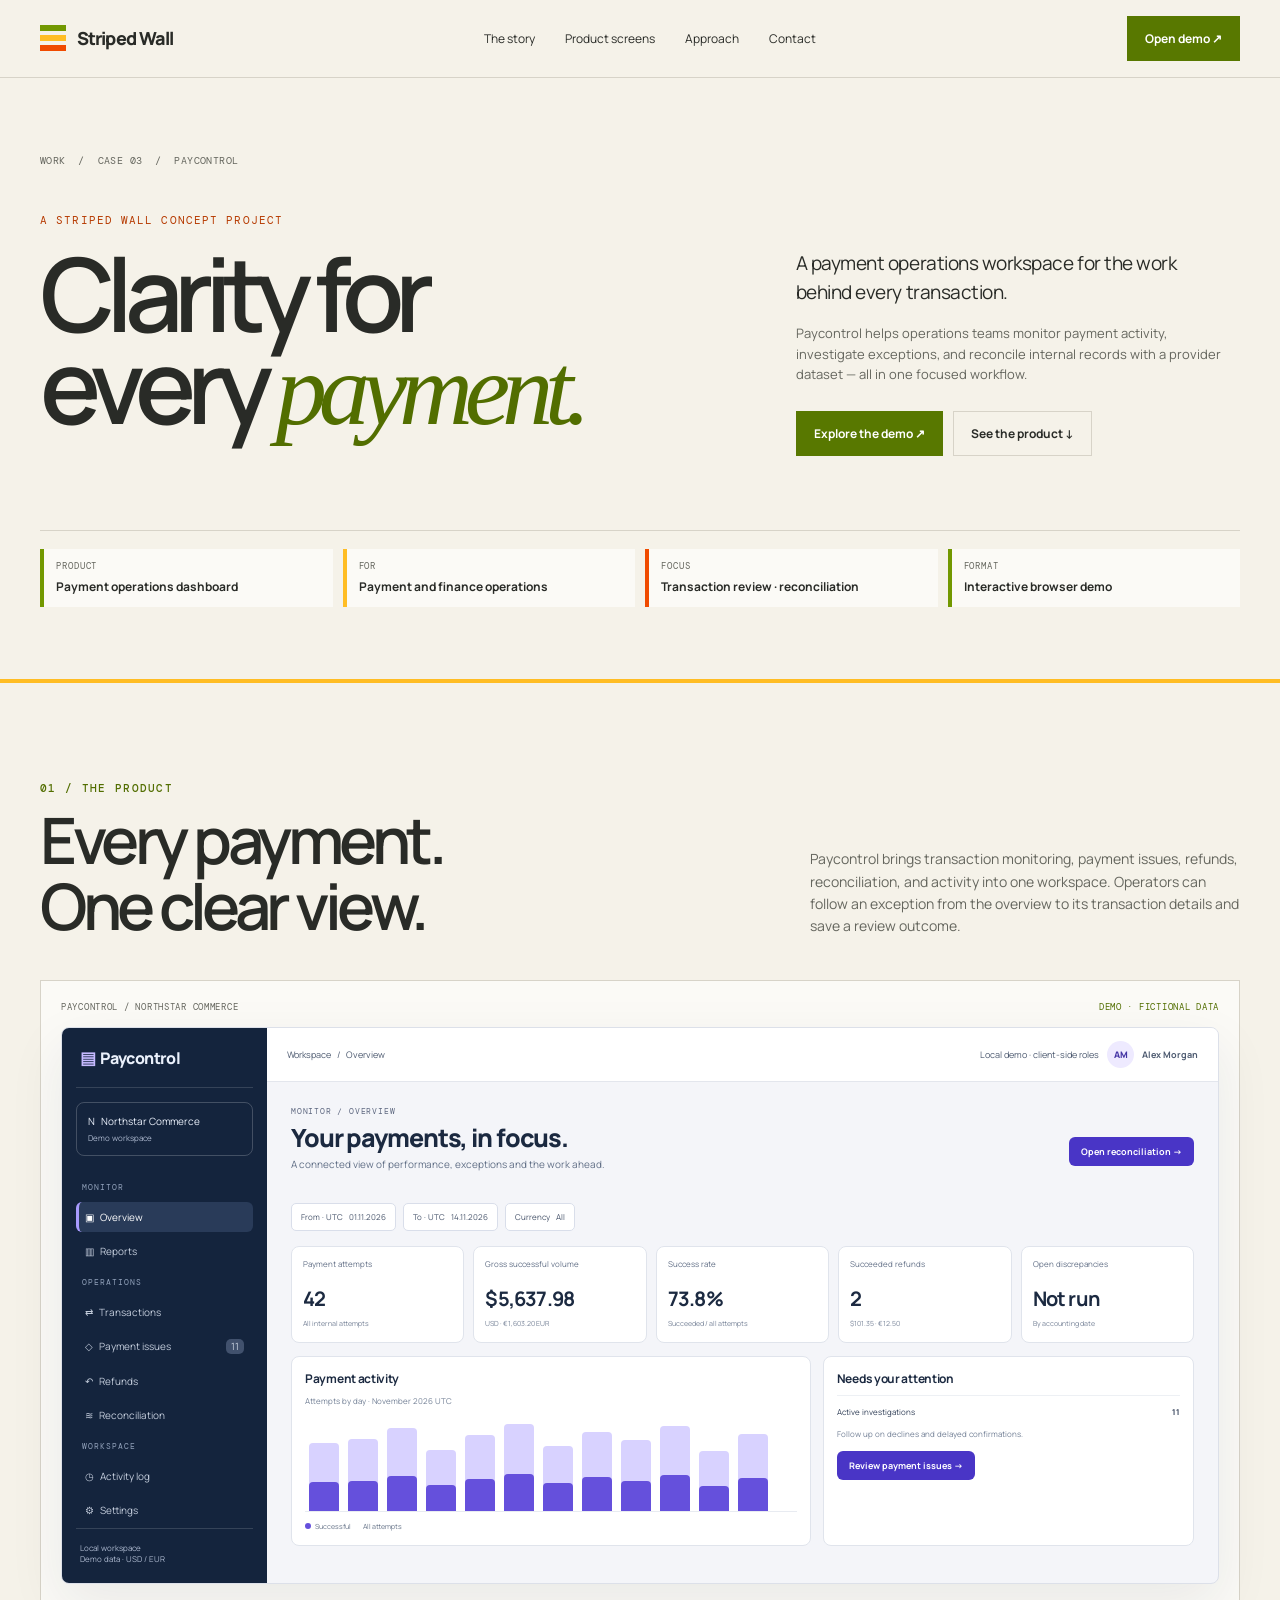
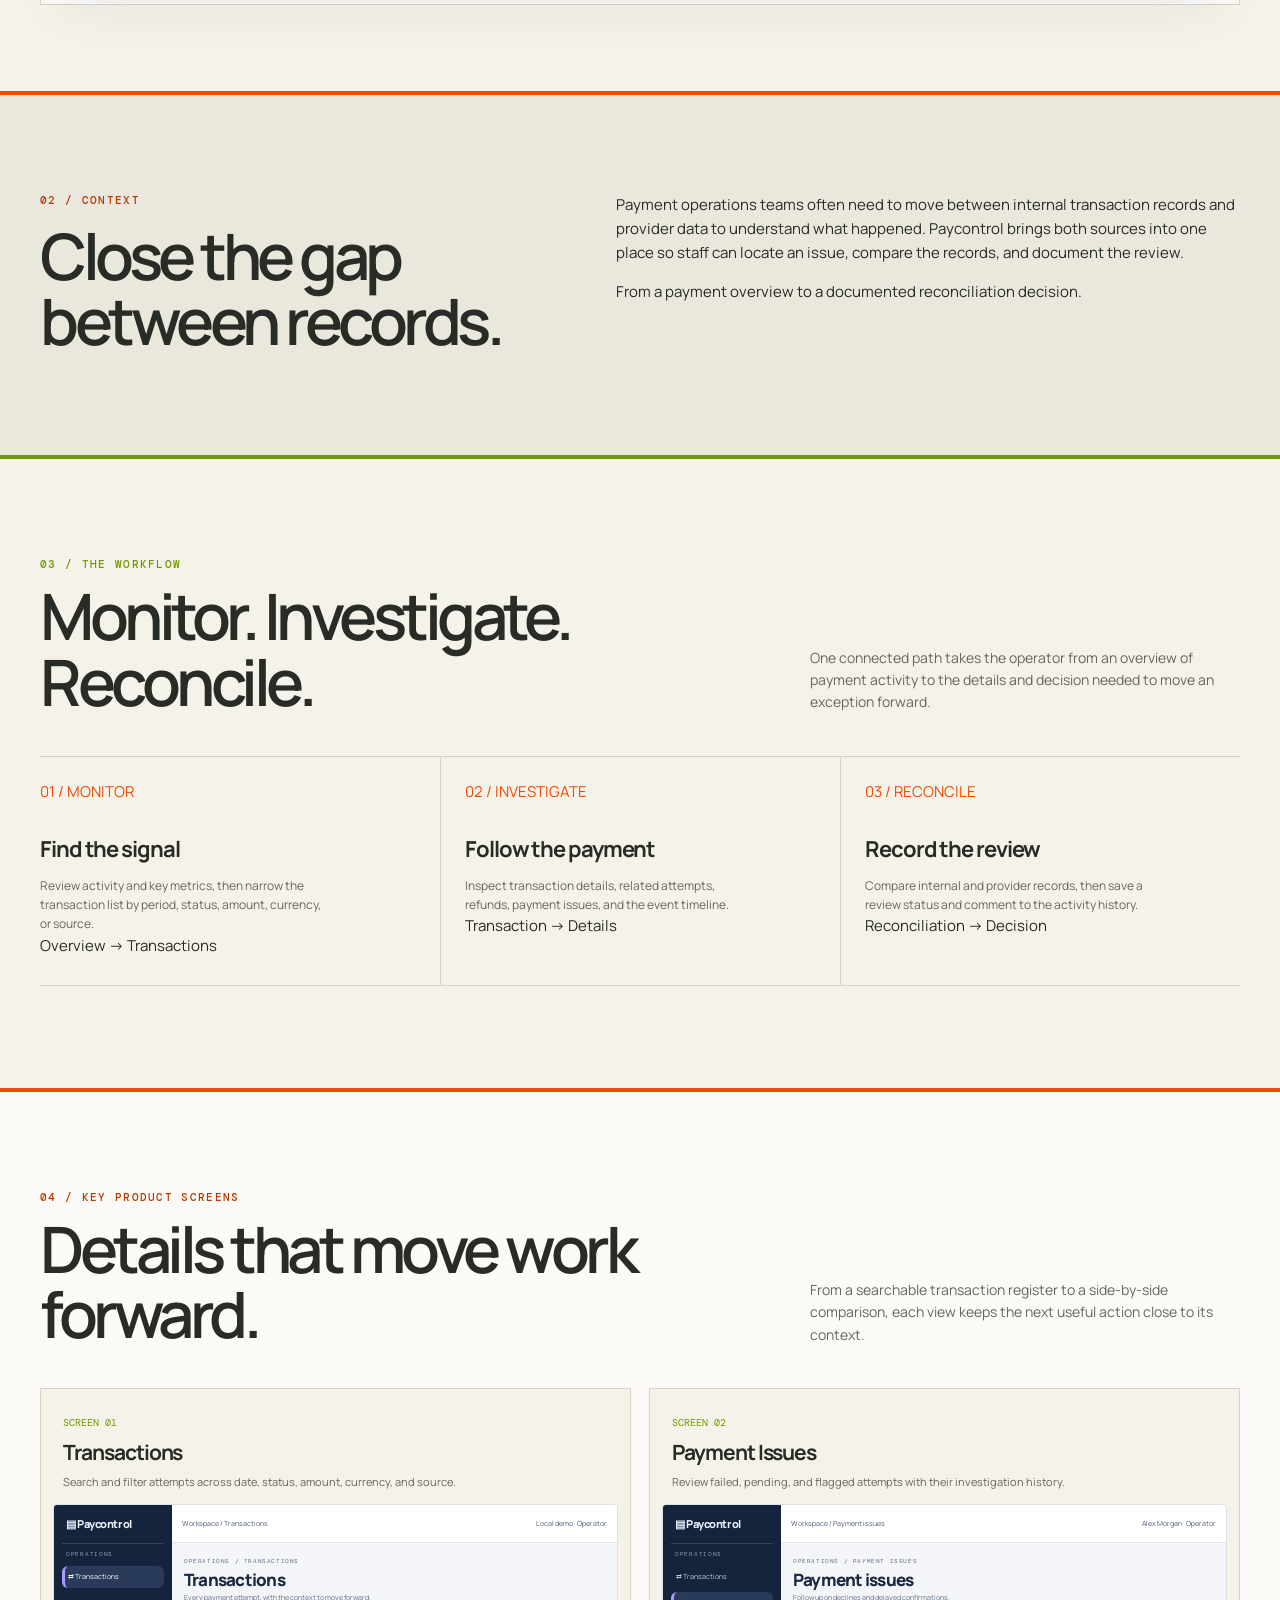
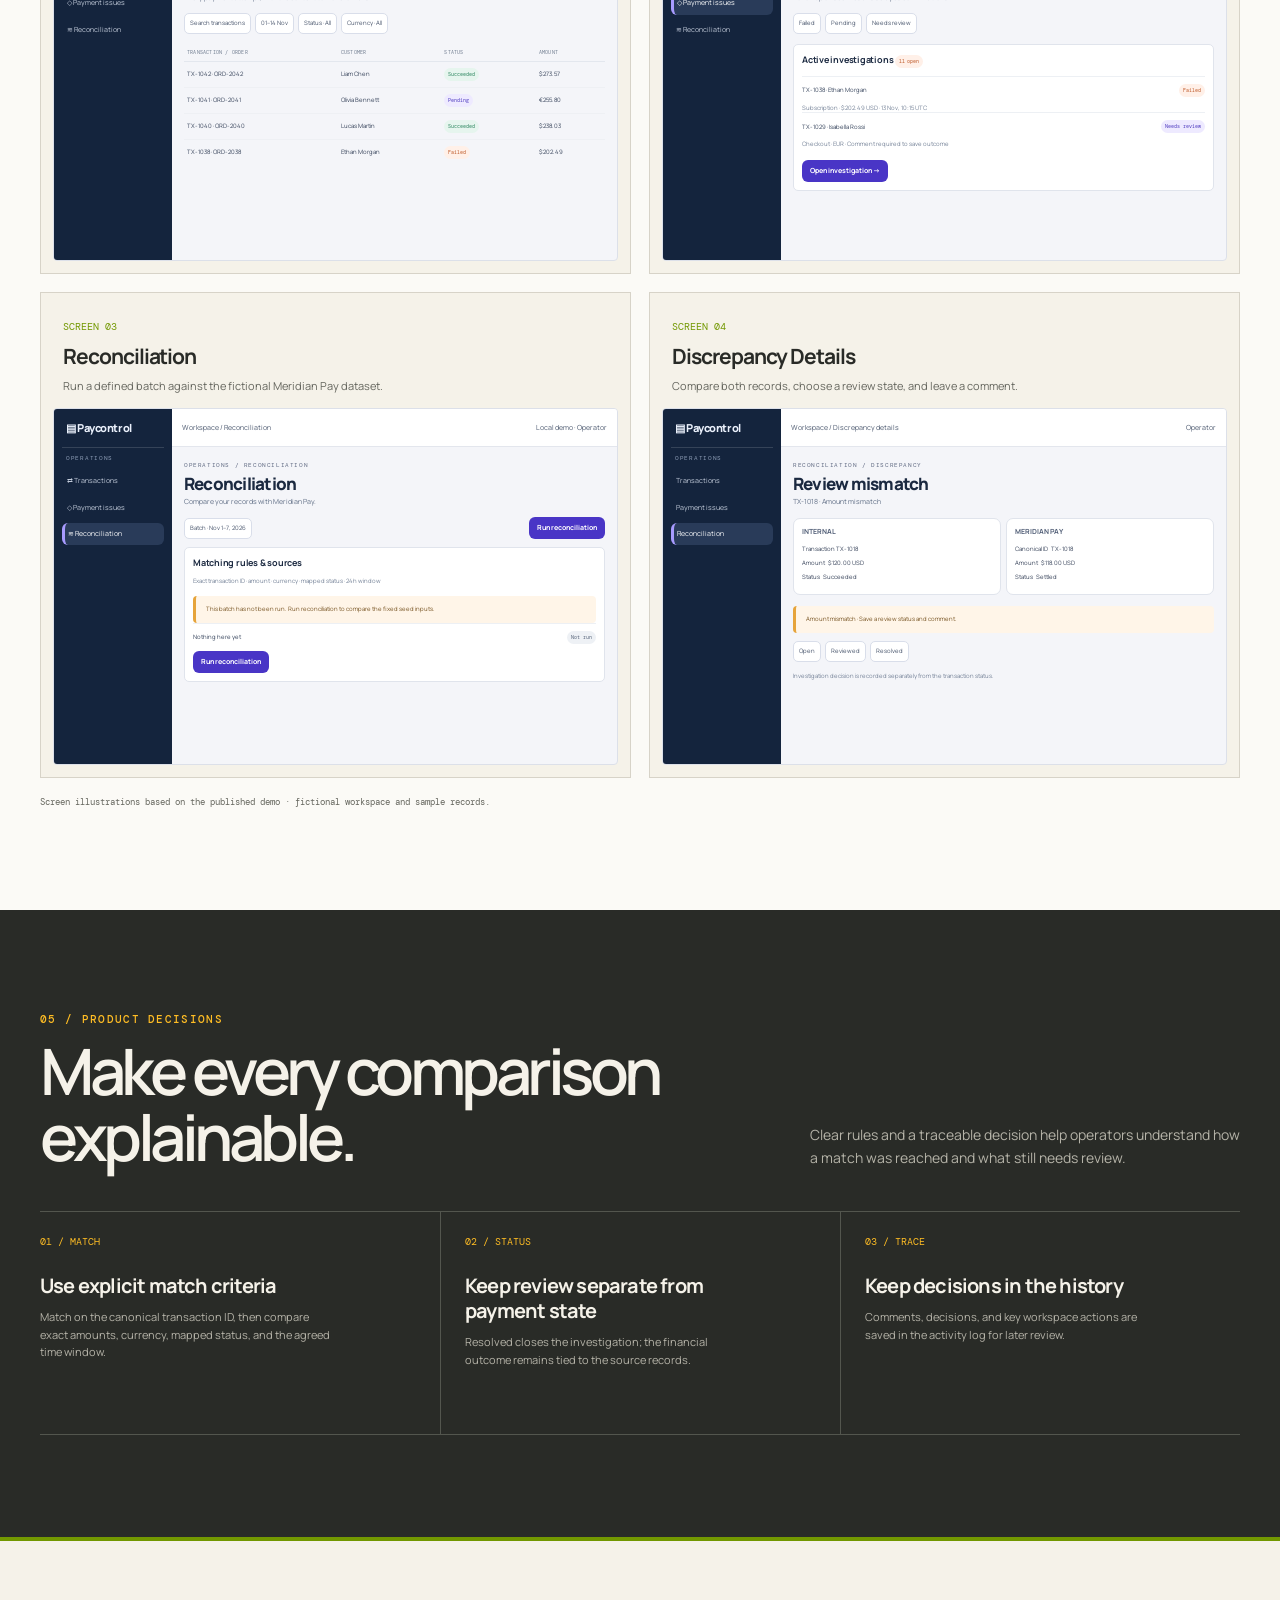
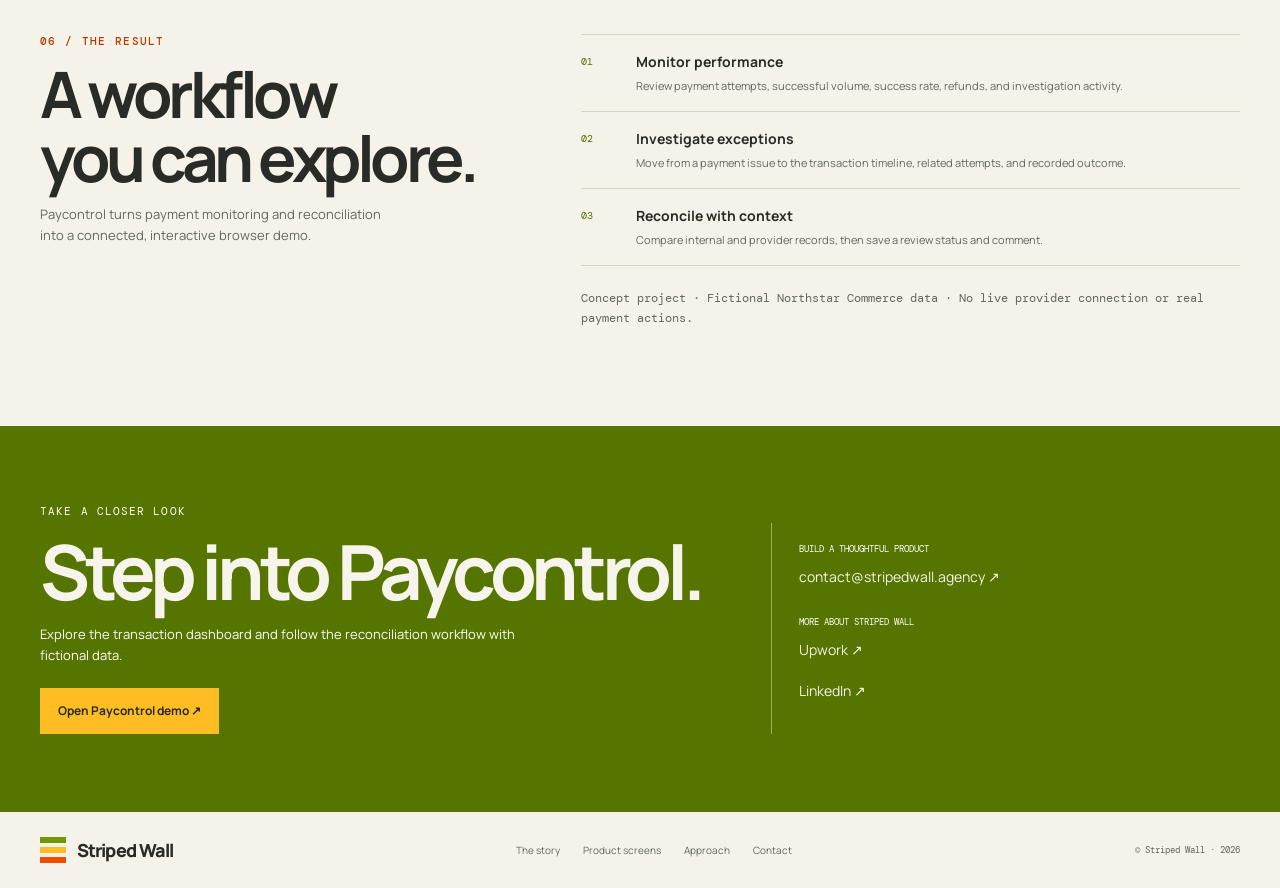
==== work/paycontrol/index.html @ 6022348d "feat: add Subflow and Paycontrol case studies" ====
<!doctype html>
<html lang="en">
  <head>
    <meta charset="utf-8" />
    <meta name="viewport" content="width=device-width,initial-scale=1" />
    <meta
      name="description"
      content="Paycontrol — payment operations and reconciliation dashboard by Striped Wall."
    />
    <title>Paycontrol — Clarity for every payment | Striped Wall</title>
    <link rel="icon" type="image/svg+xml" href="../../assets/favicon.svg" />

    <link rel="preconnect" href="https://fonts.googleapis.com" />
    <link rel="preconnect" href="https://fonts.gstatic.com" crossorigin />
    <link
      rel="stylesheet"
      href="https://fonts.googleapis.com/css2?family=DM+Mono:wght@400;500&family=Manrope:wght@400;500;600;700;800&display=swap"
      media="print"
      onload="this.media = 'all'"
    />
    <noscript
      ><link
        rel="stylesheet"
        href="https://fonts.googleapis.com/css2?family=DM+Mono:wght@400;500&family=Manrope:wght@400;500;600;700;800&display=swap"
    /></noscript>
<style data-source="../../assets/css/paycontrol.css">
:root {
  --paper: #f5f2e9;
  --ink: #292b27;
  --muted: #77776e;
  --olive: #729800;
  --yellow: #ffbd24;
  --orange: #f04b00;
  --line: #d7d3c8;
  --white: #fbfaf6;
  --soft: #eae7dc;
  --green-deep: #557500;
  --serif: Georgia, "Times New Roman", serif;
  --sans: "Manrope", Arial, sans-serif;
  --mono: "DM Mono", monospace;
  --app: #f6f6f1;
  --app-ink: #252822;
  --app-muted: #85877e;
  --app-line: #e2e3dc;
  --lime: #b6d859;
  --navy: #20241f;
}
* {
  box-sizing: border-box;
}
html {
  scroll-behavior: smooth;
}
body {
  margin: 0;
  background: var(--paper);
  color: var(--ink);
  font: 15px/1.6 var(--sans);
}
a {
  color: inherit;
  text-decoration: none;
}
.wrap {
  width: min(1240px, calc(100% - 80px));
  margin: auto;
}
.eyebrow {
  font: 11px var(--mono);
  letter-spacing: 0.1em;
  text-transform: uppercase;
  color: var(--muted);
}
.stripe {
  display: flex;
  gap: 4px;
  width: 26px;
  height: 26px;
  flex-direction: column;
}
.stripe i {
  height: 6px;
  background: var(--olive);
}
.stripe i:nth-child(2) {
  background: var(--yellow);
}
.stripe i:nth-child(3) {
  background: var(--orange);
}
header {
  height: 78px;
  border-bottom: 1px solid var(--line);
  display: flex;
  align-items: center;
}
.nav {
  display: flex;
  align-items: center;
  justify-content: space-between;
}
.brand {
  display: flex;
  gap: 11px;
  align-items: center;
  font-size: 18px;
  font-weight: 800;
  letter-spacing: -0.05em;
}
.links {
  display: flex;
  align-items: center;
  gap: 30px;
  font-size: 12px;
}
.nav-cta,
.button {
  display: inline-flex;
  align-items: center;
  justify-content: center;
  padding: 12px 17px;
  border: 1px solid var(--ink);
  font-size: 12px;
  font-weight: 700;
  transition: 0.18s;
}
.nav-cta:hover,
.button.primary:hover {
  background: var(--ink);
  border-color: var(--ink);
  color: white;
}
.nav-cta {
  background: #729800;
  color: #fff;
  border-color: #729800;
}
.mobile-menu {
  display: none;
}
.hero {
  padding: 76px 0 72px;
}
.crumb {
  font: 10px var(--mono);
  color: var(--muted);
  letter-spacing: 0.04em;
}
.crumb a:hover {
  color: var(--olive);
}
.hero-grid {
  display: grid;
  grid-template-columns: 1fr 0.68fr;
  gap: 8vw;
  align-items: end;
  margin-top: 46px;
}
.hero .eyebrow {
  color: var(--orange);
}
h1,
h2,
h3,
p {
  margin-top: 0;
}
.hero h1 {
  font-size: clamp(62px, 8vw, 112px);
  line-height: 0.9;
  letter-spacing: -0.085em;
  font-weight: 600;
  margin: 20px 0 28px;
}
.hero h1 em {
  font-family: var(--serif);
  font-weight: 400;
  color: var(--olive);
  letter-spacing: -0.08em;
}
.hero-copy {
  max-width: 430px;
  padding-bottom: 8px;
}
.hero-copy .lead {
  font-size: 19px;
  line-height: 1.55;
  letter-spacing: -0.025em;
  margin-bottom: 15px;
}
.hero-copy p:last-of-type {
  color: var(--muted);
  font-size: 13px;
}
.hero-actions {
  display: flex;
  gap: 10px;
  margin-top: 26px;
}
.button.primary {
  background: #729800;
  border-color: #729800;
  color: #fff;
}
.button.secondary {
  border-color: var(--line);
}
.facts {
  display: flex;
  flex-wrap: wrap;
  gap: 9px 10px;
  border-top: 1px solid var(--line);
  margin-top: 66px;
  padding-top: 18px;
}
.fact {
  display: flex;
  flex-direction: column;
  justify-content: center;
  flex: 1 1 190px;
  min-height: 58px;
  padding: 8px 12px;
  border: 0;
  border-left: 4px solid var(--olive);
  background: var(--white);
}
.fact + .fact {
  border-left: 4px solid var(--olive);
  padding-left: 12px;
}
.fact:nth-child(2) {
  border-left-color: var(--yellow);
}
.fact:nth-child(3) {
  border-left-color: var(--orange);
}
.fact:nth-child(4) {
  border-left-color: var(--olive);
}
.fact small {
  display: block;
  font: 9px var(--mono);
  letter-spacing: 0.1em;
  text-transform: uppercase;
  color: var(--muted);
  margin: 0 0 5px;
}
.fact b {
  font-size: 12px;
  font-weight: 700;
}
section {
  padding: 102px 0;
}
.product-section,
#story,
#approach,
#screens,
.outcomes {
  position: relative;
  border-top: 0;
}
.product-section::before,
#story::before,
#approach::before,
#screens::before,
.outcomes::before {
  content: "";
  position: absolute;
  z-index: 2;
  top: 0;
  left: 50%;
  transform: translateX(-50%);
  width: 100vw;
  height: 4px;
}
.product-section::before {
  background: var(--yellow);
}
#story::before {
  background: var(--orange);
}
#approach::before {
  background: var(--olive);
}
#screens::before {
  background: var(--orange);
}
.outcomes::before {
  background: var(--olive);
}
.section-head {
  display: flex;
  justify-content: space-between;
  align-items: end;
  gap: 40px;
  margin-bottom: 42px;
}
.section-head h2,
.split-copy h2 {
  font-size: clamp(39px, 5vw, 66px);
  line-height: 1.02;
  letter-spacing: -0.07em;
  font-weight: 600;
  margin: 12px 0 0;
}
.section-head p {
  max-width: 430px;
  color: var(--muted);
  margin: 0;
  font-size: 14px;
}
.section-head .eyebrow,
.split-copy .eyebrow,
.outcome-row .eyebrow {
  font-size: 11px;
  font-weight: 500;
  letter-spacing: 0.12em;
}
.product-section .eyebrow,
#approach .eyebrow {
  color: var(--olive);
}
#story .eyebrow,
#screens .eyebrow,
.outcome-row .eyebrow {
  color: var(--orange);
}
#decisions .section-head .eyebrow {
  color: var(--yellow);
}
.visual {
  background: var(--white);
  border: 1px solid var(--line);
  padding: 20px;
  position: relative;
}
.visual-cap {
  display: flex;
  justify-content: space-between;
  gap: 16px;
  font: 9px var(--mono);
  letter-spacing: 0.08em;
  text-transform: uppercase;
  color: var(--muted);
  padding-bottom: 14px;
}
.visual-cap .tag {
  color: var(--olive);
}
/* Product UI illustration */
.app {
  display: grid;
  grid-template-columns: 190px 1fr;
  min-height: 520px;
  background: var(--app);
  border: 1px solid #dfe0d8;
  color: var(--app-ink);
  font: 11px/1.45 var(--sans);
  overflow: hidden;
}
.app-side {
  background: var(--navy);
  color: #f4f4ed;
  padding: 21px 16px;
  display: flex;
  flex-direction: column;
}
.app-brand {
  font-size: 11px;
  font-weight: 800;
  letter-spacing: 0.05em;
  display: flex;
  align-items: center;
  gap: 8px;
  padding: 1px 3px 25px;
  border-bottom: 1px solid #3b4038;
}
.app-brand i {
  display: inline-block;
  width: 9px;
  height: 9px;
  background: var(--lime);
  border-radius: 50%;
}
.app-label {
  font: 8px var(--mono);
  letter-spacing: 0.1em;
  color: #8d9486;
  margin: 23px 4px 8px;
  text-transform: uppercase;
}
.app-nav {
  padding: 8px 10px;
  border-radius: 3px;
  color: #bfc3b9;
  margin: 1px 0;
}
.app-nav.active {
  background: #343a31;
  color: #fff;
}
.app-nav span {
  float: right;
  color: var(--lime);
}
.app-user {
  margin-top: auto;
  border-top: 1px solid #3b4038;
  padding: 14px 3px 0;
  font-size: 9px;
  color: #bfc3b9;
}
.app-user b {
  display: block;
  color: #fff;
  font-size: 10px;
}
.app-main {
  padding: 25px 28px 28px;
  min-width: 0;
}
.app-top {
  display: flex;
  justify-content: space-between;
  align-items: center;
  border-bottom: 1px solid var(--app-line);
  padding: 0 0 15px;
  color: var(--app-muted);
  font: 8px var(--mono);
  letter-spacing: 0.05em;
}
.demo-pill {
  background: #eff6dc;
  color: #688a19;
  padding: 4px 8px;
  border-radius: 2px;
}
.app-title {
  font: 32px/1.05 var(--serif);
  letter-spacing: -0.04em;
  margin: 22px 0 3px;
}
.app-sub {
  font-size: 10px;
  color: var(--app-muted);
}
.app-filters {
  display: flex;
  gap: 8px;
  margin: 17px 0 16px;
}
.filter {
  background: #fff;
  border: 1px solid var(--app-line);
  padding: 6px 9px;
  color: #55584f;
  font-size: 8px;
}
.metric-grid {
  display: grid;
  grid-template-columns: repeat(4, 1fr);
  border: 1px solid var(--app-line);
  background: #fff;
}
.metric {
  padding: 12px 13px;
  border-right: 1px solid var(--app-line);
}
.metric:last-child {
  border: 0;
}
.metric small {
  display: block;
  color: var(--app-muted);
  font-size: 8px;
  margin-bottom: 5px;
}
.metric b {
  font: 24px var(--serif);
  font-weight: 400;
}
.dashboard-lower {
  display: grid;
  grid-template-columns: 0.9fr 1.1fr;
  gap: 16px;
  margin-top: 17px;
}
.panel {
  background: #fff;
  border: 1px solid var(--app-line);
  padding: 13px;
  min-width: 0;
}
.panel h4 {
  font: 15px var(--serif);
  margin: 0 0 4px;
}
.panel-sub {
  font: 8px var(--mono);
  color: var(--app-muted);
  margin-bottom: 13px;
}
.bars {
  height: 126px;
  display: flex;
  align-items: end;
  gap: 12px;
  padding: 8px 6px 0;
  border-bottom: 1px solid var(--app-line);
}
.bar {
  flex: 1;
  background: var(--lime);
  max-width: 34px;
  position: relative;
}
.bar:after {
  content: attr(data-date);
  position: absolute;
  top: calc(100% + 5px);
  left: 50%;
  transform: translateX(-50%);
  font: 7px var(--mono);
  color: var(--app-muted);
  white-space: nowrap;
}
.table-head,
.table-row {
  display: grid;
  grid-template-columns: 1.05fr 1fr 0.7fr;
  gap: 4px;
  align-items: center;
}
.table-head {
  font: 7px var(--mono);
  letter-spacing: 0.04em;
  color: var(--app-muted);
  padding: 7px 0;
  border-bottom: 1px solid var(--app-line);
}
.table-row {
  font-size: 8px;
  padding: 9px 0;
  border-bottom: 1px solid #eeefe9;
}
.table-row:last-child {
  border: 0;
}
.status {
  font: 7px var(--mono);
  color: #b8402c;
  background: #fff0ea;
  padding: 3px 5px;
  width: max-content;
}
.context {
  background: var(--soft);
}
.split {
  display: grid;
  grid-template-columns: 0.85fr 1.15fr;
  gap: 9vw;
  align-items: start;
}
.split-copy {
  position: sticky;
  top: 36px;
}
.split-copy .eyebrow {
  color: var(--orange);
}
.split-copy h2 {
  margin: 16px 0 0;
}
.context-copy {
  padding-top: 5px;
}
.context-copy p {
  font-size: 17px;
  line-height: 1.65;
  max-width: 630px;
}
.context-copy p.muted {
  font-size: 13px;
  color: var(--muted);
}
.callout {
  margin-top: 32px;
  padding: 21px 0;
  border-top: 3px solid var(--olive);
  border-bottom: 1px solid #c9c5b9;
  font-size: 20px;
  line-height: 1.35;
  letter-spacing: -0.035em;
  max-width: 650px;
}
.callout span {
  display: block;
  font: 9px var(--mono);
  letter-spacing: 0.08em;
  color: var(--muted);
  text-transform: uppercase;
  margin-bottom: 9px;
}
.journey {
  display: grid;
  grid-template-columns: repeat(3, 1fr);
  border-top: 1px solid var(--line);
  border-bottom: 1px solid var(--line);
}
.journey article {
  display: flex;
  flex-direction: column;
  padding: 23px 24px 27px 0;
  min-height: 205px;
}
.journey article + article {
  padding-left: 24px;
  border-left: 1px solid var(--line);
}
.journey .step {
  font: 10px var(--mono);
  color: var(--olive);
}
.journey h3 {
  font-size: 22px;
  letter-spacing: -0.05em;
  margin: 28px 0 9px;
}
.journey p {
  font-size: 12px;
  color: var(--muted);
  max-width: 290px;
  margin: 0;
}
.journey .mini-label {
  font: 9px var(--mono);
  text-transform: uppercase;
  color: var(--orange);
  margin-top: auto;
  padding-top: 19px;
}
.screens {
  background: var(--white);
}
.screen-grid {
  display: grid;
  grid-template-columns: 1fr 1fr;
  gap: 18px;
}
.screen-card {
  border: 1px solid var(--line);
  background: var(--paper);
  min-width: 0;
}
.screen-card.wide {
  grid-column: 1/-1;
}
.screen-title {
  display: flex;
  justify-content: space-between;
  align-items: start;
  padding: 21px 22px 15px;
}
.screen-title .n {
  font: 10px var(--mono);
  color: var(--olive);
}
.screen-title h3 {
  font-size: 21px;
  letter-spacing: -0.05em;
  margin: 3px 0 3px;
}
.screen-title p {
  font-size: 11px;
  color: var(--muted);
  margin: 0;
  max-width: 420px;
}
.screen-frame {
  padding: 0 14px 14px;
}
.mini-app {
  border: 1px solid #dedfd7;
  background: var(--app);
  overflow: hidden;
  color: var(--app-ink);
  font: 8px var(--sans);
}
.mini-top {
  background: var(--navy);
  color: #e8e9e2;
  padding: 8px 10px;
  font: 7px var(--mono);
  letter-spacing: 0.04em;
}
.mini-content {
  padding: 13px 15px;
}
.mini-heading {
  font: 22px var(--serif);
  margin: 0 0 4px;
}
.mini-caption {
  font-size: 7px;
  color: var(--app-muted);
  margin-bottom: 12px;
}
.mini-toolbar {
  display: flex;
  justify-content: space-between;
  gap: 8px;
  align-items: center;
  border-bottom: 1px solid var(--app-line);
  padding-bottom: 9px;
  margin-bottom: 10px;
}
.mini-control {
  background: white;
  border: 1px solid var(--app-line);
  padding: 5px 7px;
  font-size: 7px;
  color: #666;
}
.mini-button {
  background: #779d22;
  color: white;
  padding: 6px 10px;
  font: 7px var(--mono);
}
.mini-data {
  display: grid;
  grid-template-columns: 1.2fr 0.8fr;
  gap: 12px;
}
.mini-table {
  background: #fff;
  border: 1px solid var(--app-line);
  padding: 0 9px;
}
.mini-row {
  display: grid;
  grid-template-columns: 1.05fr 0.9fr 0.7fr 0.55fr;
  gap: 4px;
  padding: 8px 0;
  border-bottom: 1px solid #eff0eb;
  align-items: center;
  font-size: 7px;
}
.mini-row:last-child {
  border: 0;
}
.mini-row.head {
  font: 6px var(--mono);
  color: var(--app-muted);
  letter-spacing: 0.03em;
}
.mini-sidecard {
  background: #fff;
  border: 1px solid var(--app-line);
  padding: 11px;
}
.mini-sidecard b {
  display: block;
  font-size: 10px;
  margin-bottom: 8px;
}
.detail-layout {
  display: grid;
  grid-template-columns: 1.35fr 0.65fr;
  gap: 12px;
}
.detail-panel {
  background: #fff;
  border: 1px solid var(--app-line);
  padding: 12px;
}
.detail-kicker {
  font: 7px var(--mono);
  color: var(--app-muted);
  letter-spacing: 0.05em;
}
.detail-amount {
  font: 30px var(--serif);
  margin: 5px 0;
}
.detail-badge {
  display: inline-block;
  background: #eef5dc;
  color: #638516;
  padding: 4px 7px;
  font: 7px var(--mono);
}
.detail-rule {
  height: 1px;
  background: var(--app-line);
  margin: 12px 0;
}
.detail-field {
  display: flex;
  justify-content: space-between;
  gap: 10px;
  padding: 5px 0;
  font-size: 7px;
}
.detail-field span:first-child {
  color: var(--app-muted);
}
.reason {
  background: #fff3ee;
  color: #a8442b;
  padding: 8px;
  font-size: 7px;
  margin-top: 8px;
}
.refund-modal {
  max-width: 430px;
  margin: 7px auto;
  background: #fff;
  border: 1px solid var(--app-line);
  padding: 17px;
  box-shadow: 0 0 0 1200px rgba(28, 32, 26, 0.25);
  position: relative;
}
.refund-modal h4 {
  font: 20px var(--serif);
  margin: 0 0 4px;
}
.refund-modal p {
  font-size: 8px;
  color: var(--app-muted);
  margin-bottom: 13px;
}
.amount-box {
  background: #f7f8f2;
  border: 1px solid var(--app-line);
  padding: 10px;
  margin-bottom: 11px;
}
.amount-box small {
  display: block;
  font-size: 7px;
  color: var(--app-muted);
}
.amount-box b {
  font: 21px var(--serif);
}
.select-box {
  border: 1px solid var(--app-line);
  padding: 8px;
  margin-bottom: 9px;
  color: #666;
  font-size: 7px;
}
.select-box span {
  float: right;
}
.modal-actions {
  display: flex;
  justify-content: flex-end;
  gap: 7px;
  margin-top: 14px;
}
.modal-actions i {
  font-style: normal;
  padding: 6px 9px;
  border: 1px solid var(--app-line);
  font-size: 7px;
}
.modal-actions i:last-child {
  background: #729800;
  border-color: #729800;
  color: white;
}
.after-refund {
  display: grid;
  grid-template-columns: 1fr 1fr;
  gap: 11px;
}
.refunded-card,
.activity-card {
  background: #fff;
  border: 1px solid var(--app-line);
  padding: 12px;
}
.refunded-card strong {
  font: 18px var(--serif);
  display: block;
  margin: 8px 0;
}
.activity-line {
  border-left: 1px solid var(--lime);
  padding: 0 0 8px 11px;
  margin: 10px 0;
  font-size: 7px;
}
.activity-line b {
  display: block;
  font-size: 8px;
}
.activity-line small {
  color: var(--app-muted);
}
.decisions {
  background: var(--ink);
  color: var(--paper);
}
.decisions .eyebrow {
  color: #b5b3a8;
}
.decisions .section-head p {
  color: #b5b3a8;
}
.decision-grid {
  display: grid;
  grid-template-columns: repeat(3, 1fr);
  border-top: 1px solid #53564e;
  border-bottom: 1px solid #53564e;
}
.decision {
  padding: 23px 24px 27px 0;
  min-height: 222px;
}
.decision + .decision {
  border-left: 1px solid #53564e;
  padding-left: 24px;
}
.decision .n {
  font: 10px var(--mono);
  color: var(--yellow);
}
.decision h3 {
  font-size: 20px;
  line-height: 1.25;
  letter-spacing: -0.04em;
  margin: 25px 0 10px;
  max-width: 270px;
}
.decision p {
  font-size: 11px;
  color: #b5b3a8;
  max-width: 290px;
}
.architecture {
  display: grid;
  grid-template-columns: 1fr 1fr;
  gap: 44px;
  margin-top: 68px;
}
.architecture h3 {
  font-size: 24px;
  letter-spacing: -0.05em;
  margin: 8px 0 19px;
}
.stack {
  display: flex;
  flex-wrap: wrap;
  gap: 7px;
}
.stack span {
  font: 9px var(--mono);
  border: 1px solid #53564e;
  color: #e1e0d6;
  padding: 7px 9px;
}
.arch-note {
  font-size: 12px;
  color: #b5b3a8;
  max-width: 500px;
  margin: 0;
}
.arch-note strong {
  color: var(--paper);
  font-weight: 600;
}
.truth {
  border-top: 3px solid var(--yellow);
  margin-top: 32px;
  padding-top: 15px;
  font-size: 11px;
  color: #b5b3a8;
}
.truth b {
  color: var(--paper);
}
.outcomes {
  padding: 97px 0;
}
.outcome-row {
  display: grid;
  grid-template-columns: 0.8fr 1.2fr;
  gap: 8vw;
}
.outcome-row h2 {
  font-size: clamp(40px, 5vw, 65px);
  line-height: 1;
  letter-spacing: -0.07em;
  margin: 14px 0;
}
.outcome-list {
  border-top: 1px solid var(--line);
}
.outcome-item {
  display: grid;
  grid-template-columns: 40px 1fr;
  gap: 15px;
  padding: 16px 0;
  border-bottom: 1px solid var(--line);
}
.outcome-item .n {
  font: 10px var(--mono);
  color: var(--olive);
  padding-top: 4px;
}
.outcome-item b {
  display: block;
  font-size: 14px;
  margin-bottom: 4px;
}
.outcome-item p {
  font-size: 11px;
  color: var(--muted);
  margin: 0;
  max-width: 540px;
}
.demo-note {
  font: 9px var(--mono);
  color: var(--muted);
  margin-top: 22px;
}
.next {
  background: var(--green-deep);
  color: #f7f4eb;
  padding: 78px 0;
}
.next .eyebrow {
  color: #e0e8c9;
}
.next-grid {
  display: grid;
  grid-template-columns: 1fr 0.7fr;
  gap: 60px;
  align-items: end;
}
.next h2 {
  font-size: clamp(42px, 6vw, 76px);
  letter-spacing: -0.07em;
  line-height: 1;
  margin: 15px 0;
}
.next p {
  font-size: 13px;
  color: #e5e3d6;
  max-width: 520px;
  margin: 0;
}
.next .button {
  background: var(--yellow);
  border-color: var(--yellow);
  color: var(--ink);
  margin-top: 23px;
}
.contact-mini {
  border-left: 1px solid #9cae69;
  padding: 12px 0 12px 27px;
}
.contact-mini small {
  font: 9px var(--mono);
  color: #e0e8c9;
  text-transform: uppercase;
}
.contact-mini a {
  display: block;
  font-size: 14px;
  margin: 7px 0 19px;
}
.footer {
  padding: 24px 0;
}
.footrow {
  display: flex;
  align-items: center;
  justify-content: space-between;
  gap: 20px;
}
.footlinks {
  display: flex;
  gap: 23px;
  color: var(--muted);
  font-size: 10px;
}
.copyright {
  font: 9px var(--mono);
  color: var(--muted);
}
@media (max-width: 900px) {
  .wrap {
    width: calc(100% - 48px);
  }
  .hero-grid {
    gap: 40px;
  }
  .app {
    grid-template-columns: 155px 1fr;
  }
  .app-main {
    padding: 21px 19px;
  }
  .facts {
    gap: 8px;
  }
  .fact {
    flex-basis: calc(50% - 8px);
  }
  .section-head {
    align-items: start;
  }
  .split {
    gap: 45px;
  }
  .split-copy {
    position: static;
  }
  .app-side {
    padding: 17px 12px;
  }
  .architecture {
    gap: 25px;
  }
}
@media (max-width: 640px) {
  header {
    height: 66px;
  }
  .wrap {
    width: calc(100% - 36px);
  }
  .links,
  .nav-cta {
    display: none;
  }
  .mobile-menu {
    display: block;
    font: 10px var(--mono);
  }
  .hero {
    padding: 46px 0 56px;
  }
  .hero-grid {
    grid-template-columns: 1fr;
    gap: 18px;
    margin-top: 34px;
  }
  .hero h1 {
    font-size: clamp(58px, 17vw, 84px);
    margin: 18px 0;
  }
  .hero-copy .lead {
    font-size: 17px;
  }
  .hero-actions {
    flex-wrap: wrap;
  }
  .facts {
    margin-top: 42px;
  }
  .fact {
    padding: 8px 10px 8px 12px;
  }
  .fact + .fact {
    padding-left: 12px;
  }
  .fact:nth-child(3) {
    padding-left: 12px;
  }
  section {
    padding: 72px 0;
  }
  .section-head {
    display: block;
    margin-bottom: 30px;
  }
  .section-head p {
    margin-top: 15px;
  }
  .section-head h2,
  .split-copy h2 {
    font-size: 42px;
  }
  .visual {
    padding: 10px;
  }
  .visual-cap {
    font-size: 7px;
  }
  .app {
    grid-template-columns: 1fr;
    min-height: auto;
  }
  .app-side {
    display: none;
  }
  .app-main {
    padding: 16px 12px;
  }
  .app-title {
    font-size: 27px;
  }
  .app-filters {
    margin: 12px 0;
  }
  .filter {
    font-size: 7px;
    padding: 5px 6px;
  }
  .metric {
    padding: 8px 6px;
  }
  .metric small {
    font-size: 6px;
  }
  .metric b {
    font-size: 18px;
  }
  .dashboard-lower {
    grid-template-columns: 1fr;
    gap: 10px;
  }
  .bars {
    height: 90px;
  }
  .panel {
    padding: 10px;
  }
  .table-row {
    font-size: 7px;
  }
  .split {
    grid-template-columns: 1fr;
    gap: 28px;
  }
  .context-copy p {
    font-size: 15px;
  }
  .callout {
    font-size: 18px;
  }
  .journey {
    grid-template-columns: 1fr;
  }
  .journey article,
  .journey article + article {
    min-height: 0;
    padding: 20px 0;
    border-left: 0;
    border-bottom: 1px solid var(--line);
  }
  .journey article:last-child {
    border-bottom: 0;
  }
  .journey h3 {
    margin: 14px 0 5px;
  }
  .screen-grid {
    grid-template-columns: 1fr;
  }
  .screen-card.wide {
    grid-column: auto;
  }
  .screen-title {
    padding: 16px 15px 12px;
  }
  .screen-frame {
    padding: 0 9px 9px;
  }
  .mini-content {
    padding: 10px;
  }
  .mini-data {
    grid-template-columns: 1fr;
  }
  .mini-sidecard {
    display: none;
  }
  .mini-row {
    font-size: 6px;
  }
  .mini-row.head {
    font-size: 5px;
  }
  .detail-layout {
    grid-template-columns: 1fr;
  }
  .detail-layout .detail-panel:last-child {
    display: none;
  }
  .refund-modal {
    margin: 7px auto;
    padding: 12px;
  }
  .after-refund {
    grid-template-columns: 1fr;
  }
  .decision-grid {
    grid-template-columns: 1fr;
  }
  .decision,
  .decision + .decision {
    min-height: 0;
    padding: 20px 0;
    border-left: 0;
    border-bottom: 1px solid #53564e;
  }
  .decision:last-child {
    border-bottom: 0;
  }
  .decision h3 {
    margin: 13px 0 6px;
  }
  .architecture {
    grid-template-columns: 1fr;
    gap: 30px;
    margin-top: 45px;
  }
  .outcome-row {
    grid-template-columns: 1fr;
    gap: 27px;
  }
  .outcome-row h2 {
    font-size: 44px;
  }
  .next-grid {
    grid-template-columns: 1fr;
    gap: 32px;
  }
  .contact-mini {
    border-left: 0;
    border-top: 1px solid #9cae69;
    padding: 20px 0 0;
  }
  .footrow {
    flex-wrap: wrap;
  }
  .footlinks {
    order: 3;
    width: 100%;
    flex-wrap: wrap;
    gap: 13px;
  }
  .copyright {
    margin-left: auto;
  }
}
@media (prefers-reduced-motion: reduce) {
  html {
    scroll-behavior: auto;
  }
  * {
    transition: none !important;
  }
}

.flow-dual {
  display: grid;
  grid-template-columns: 1fr 1fr;
  gap: 14px;
}
.flow-view.with-nav {
  display: grid;
  grid-template-columns: 105px minmax(0, 1fr);
}
.flow-sidebar {
  background: #173d30;
  color: #e9f0e7;
  padding: 12px 8px;
  display: flex;
  flex-direction: column;
  gap: 6px;
  font: 7px var(--sans);
}
.flow-sidebrand {
  font-size: 9px;
  font-weight: 800;
  padding: 2px 3px 14px;
  border-bottom: 1px solid #416354;
  margin-bottom: 5px;
}
.flow-sidelabel {
  font: 6px var(--mono);
  letter-spacing: 0.1em;
  color: #b5c7b9;
  margin: 4px 3px;
}
.flow-sidenav {
  padding: 7px 6px;
  color: #d9e3da;
  border-radius: 4px;
}
.flow-sidenav.active {
  background: #315b49;
  color: #fff;
}
.flow-shell {
  min-width: 0;
}
.flow-view {
  background: #f5f6f2;
  border: 1px solid #dfe2db;
  overflow: hidden;
  color: #26322b;
  font: 9px/1.45 var(--sans);
  min-width: 0;
}
.flow-top {
  height: 35px;
  background: #173d30;
  color: #e9f0e7;
  padding: 0 12px;
  display: flex;
  align-items: center;
  justify-content: space-between;
  font: 7px var(--mono);
  letter-spacing: 0.05em;
}
.flow-main {
  padding: 16px;
}
.flow-label {
  font: 7px var(--mono);
  letter-spacing: 0.1em;
  color: #66866c;
}
.flow-title {
  font: 22px/1.1 var(--sans);
  font-weight: 700;
  letter-spacing: -0.05em;
  margin: 7px 0 4px;
}
.flow-sub {
  font-size: 8px;
  color: #68756c;
  margin-bottom: 13px;
}
.flow-plan {
  background: #e7f2c9;
  border-radius: 8px;
  padding: 15px;
  min-height: 140px;
}
.flow-plan-tag {
  font: 7px var(--mono);
  letter-spacing: 0.09em;
}
.flow-plan h4 {
  font-size: 15px;
  margin: 13px 0 5px;
}
.flow-price {
  font-size: 9px;
}
.flow-end {
  font-size: 8px;
  margin-top: 13px;
  color: #566b52;
}
.flow-cta {
  display: inline-block;
  background: #173d30;
  color: white;
  border-radius: 5px;
  padding: 7px 10px;
  font-size: 8px;
  margin-top: 10px;
}
.flow-card {
  background: #fff;
  border: 1px solid #e1e4de;
  border-radius: 8px;
  padding: 12px;
  margin-top: 10px;
}
.flow-card-head {
  display: flex;
  align-items: center;
  justify-content: space-between;
  font-weight: 700;
  font-size: 9px;
  margin-bottom: 9px;
}
.flow-muted {
  font-size: 7px;
  color: #758077;
}
.flow-kpis {
  display: grid;
  grid-template-columns: repeat(3, 1fr);
  gap: 7px;
}
.flow-kpi {
  background: #fff;
  border: 1px solid #e3e5df;
  border-radius: 7px;
  padding: 10px 8px;
}
.flow-kpi small {
  display: block;
  font-size: 7px;
  color: #758077;
}
.flow-kpi b {
  display: block;
  font-size: 16px;
  margin-top: 4px;
}
.flow-row {
  display: grid;
  grid-template-columns: 1fr 0.75fr 0.75fr;
  gap: 5px;
  align-items: center;
  padding: 8px 0;
  border-bottom: 1px solid #edf0ea;
  font-size: 7px;
}
.flow-row:last-child {
  border: 0;
}
.flow-state {
  display: inline-block;
  padding: 3px 6px;
  border-radius: 12px;
  background: #e7f2c9;
  color: #41693c;
  font: 7px var(--mono);
  width: max-content;
}
.flow-state.warn {
  background: #fff0d4;
  color: #8d6417;
}
.flow-state.neutral {
  background: #eceeea;
  color: #5c665e;
}
.flow-cards {
  display: grid;
  grid-template-columns: 1fr 1fr;
  gap: 8px;
}
.flow-option {
  background: #fff;
  border: 1px solid #e0e3dc;
  border-radius: 7px;
  padding: 11px;
}
.flow-option.selected {
  border: 2px solid #214d3b;
  padding: 10px;
}
.flow-option h5 {
  font-size: 9px;
  margin: 0 0 4px;
}
.flow-option strong {
  font-size: 13px;
}
.flow-option p {
  font-size: 7px;
  color: #758077;
  margin: 6px 0 0;
}
.flow-confirm {
  background: #fff;
  border: 1px solid #e0e3dc;
  border-radius: 7px;
  padding: 12px;
  margin-top: 9px;
}
.flow-line {
  display: flex;
  justify-content: space-between;
  gap: 6px;
  padding: 5px 0;
  border-bottom: 1px solid #eff0eb;
  font-size: 7px;
}
.flow-line:last-child {
  border: 0;
}
.flow-alert {
  background: #fff5df;
  border-left: 3px solid #e5ac37;
  border-radius: 4px;
  padding: 9px;
  font-size: 7px;
  margin: 10px 0;
}
.flow-screen-card {
  border: 1px solid var(--line);
  background: var(--paper);
  min-width: 0;
}
.flow-screen-card.wide {
  grid-column: 1/-1;
}
.flow-screen-title {
  padding: 20px 22px 14px;
}
.flow-screen-title .n {
  font: 10px var(--mono);
  color: var(--olive);
}
.flow-screen-title h3 {
  font-size: 21px;
  letter-spacing: -0.05em;
  margin: 3px 0;
}
.flow-screen-title p {
  font-size: 11px;
  color: var(--muted);
  margin: 0;
}
.flow-screen-inner {
  padding: 0 14px 14px;
}
.flow-screen-inner .flow-view {
  min-height: 245px;
}
.flow-admin-list {
  margin-top: 10px;
}
.flow-note {
  font: 9px var(--mono);
  color: var(--muted);
  margin-top: 18px;
}
.flow-screens {
  display: grid;
  grid-template-columns: 1fr 1fr;
  gap: 18px;
}
.flow-decisions .decision .n {
  color: var(--yellow);
}
@media (max-width: 760px) {
  .flow-dual {
    grid-template-columns: 1fr;
  }
  .flow-main {
    padding: 13px;
  }
  .flow-view {
    font-size: 8px;
  }
  .flow-screens {
    grid-template-columns: 1fr;
  }
  .flow-screen-card.wide {
    grid-column: auto;
  }
}
@media (max-width: 640px) {
  .flow-kpis {
    grid-template-columns: 1fr 1fr;
  }
  .flow-screen-title {
    padding: 16px 15px 12px;
  }
  .flow-screen-inner {
    padding: 0 9px 9px;
  }
}

.pc-product {
  padding-bottom: 86px;
}
.pc-app {
  background: #f4f5f9;
  border: 1px solid #dce0e9;
  color: #17233a;
  border-radius: 8px;
  overflow: hidden;
  font: 11px/1.45 var(--sans);
  box-shadow: 0 20px 55px rgba(24, 35, 58, 0.08);
}
.pc-layout {
  display: grid;
  grid-template-columns: 205px minmax(0, 1fr);
  min-height: 500px;
}
.pc-sidebar {
  background: #14243d;
  color: #eaf0fb;
  padding: 18px 14px;
  display: flex;
  flex-direction: column;
}
.pc-logo {
  font-size: 16px;
  font-weight: 800;
  letter-spacing: -0.04em;
  padding: 0 4px 17px;
  border-bottom: 1px solid rgba(255, 255, 255, 0.14);
}
.pc-logo b {
  font-weight: 800;
  color: #fff;
}
.pc-logo-mark {
  color: #c5b9ff;
  font-size: 17px;
  margin-right: 5px;
}
.pc-workspace {
  border: 1px solid rgba(255, 255, 255, 0.2);
  border-radius: 8px;
  padding: 11px;
  margin: 14px 0 18px;
  font-size: 10px;
}
.pc-workspace small {
  display: block;
  color: #aebad0;
  margin-top: 3px;
  font-size: 8px;
}
.pc-nav-label {
  font: 8px var(--mono);
  letter-spacing: 0.12em;
  color: #91a1ba;
  margin: 8px 6px;
}
.pc-nav-item {
  padding: 8px 9px;
  border-radius: 6px;
  color: #c3ccdb;
  font-size: 10px;
  margin: 2px 0;
}
.pc-nav-item.active {
  color: #fff;
  background: #293b59;
  border-left: 3px solid #a89bff;
  padding-left: 6px;
}
.pc-nav-item .count {
  float: right;
  background: #41516d;
  padding: 0 5px;
  border-radius: 5px;
}
.pc-side-bottom {
  margin-top: auto;
  color: #aebad0;
  font-size: 8px;
  border-top: 1px solid rgba(255, 255, 255, 0.14);
  padding: 13px 4px 0;
}
.pc-main {
  min-width: 0;
}
.pc-topbar {
  height: 54px;
  background: #fff;
  border-bottom: 1px solid #e3e6ed;
  display: flex;
  align-items: center;
  justify-content: space-between;
  padding: 0 20px;
  color: #4d5a70;
  font-size: 9px;
}
.pc-profile {
  display: flex;
  align-items: center;
  gap: 8px;
}
.pc-avatar {
  width: 27px;
  height: 27px;
  border-radius: 50%;
  display: grid;
  place-items: center;
  background: #eeeaff;
  color: #4536a5;
  font-weight: 800;
}
.pc-main-content {
  padding: 24px 24px 28px;
}
.pc-eyebrow {
  font: 8px var(--mono);
  letter-spacing: 0.1em;
  color: #5e6880;
  text-transform: uppercase;
}
.pc-heading {
  font-size: 25px;
  line-height: 1.15;
  letter-spacing: -0.045em;
  font-weight: 800;
  color: #1b2940;
  margin: 8px 0 4px;
}
.pc-subtitle {
  font-size: 10px;
  color: #627087;
  margin-bottom: 17px;
}
.pc-actions {
  display: flex;
  gap: 8px;
  align-items: center;
  justify-content: space-between;
  margin-bottom: 15px;
}
.pc-button {
  display: inline-block;
  background: #4935c6;
  color: #fff;
  border-radius: 6px;
  padding: 8px 12px;
  font-size: 9px;
  font-weight: 700;
}
.pc-button.light {
  background: #fff;
  color: #28364c;
  border: 1px solid #d7dce6;
}
.pc-filters {
  display: flex;
  flex-wrap: wrap;
  gap: 7px;
  margin: 12px 0 15px;
}
.pc-filter {
  background: #fff;
  border: 1px solid #d9deea;
  border-radius: 5px;
  padding: 7px 9px;
  color: #46536a;
  font-size: 8px;
}
.pc-kpis {
  display: grid;
  grid-template-columns: repeat(5, minmax(0, 1fr));
  gap: 9px;
}
.pc-kpi {
  background: #fff;
  border: 1px solid #e0e4ec;
  border-radius: 8px;
  padding: 12px 11px;
  min-width: 0;
}
.pc-kpi small {
  display: block;
  color: #637087;
  font-size: 8px;
  line-height: 1.3;
  min-height: 21px;
}
.pc-kpi strong {
  display: block;
  color: #1c2a41;
  font-size: 20px;
  line-height: 1.15;
  letter-spacing: -0.04em;
  margin: 7px 0 4px;
}
.pc-kpi span {
  color: #778398;
  font-size: 7px;
}
.pc-lower {
  display: grid;
  grid-template-columns: 1.4fr 1fr;
  gap: 12px;
  margin-top: 13px;
}
.pc-panel {
  background: #fff;
  border: 1px solid #e0e4ec;
  border-radius: 8px;
  padding: 13px;
  min-width: 0;
}
.pc-panel h4 {
  font-size: 12px;
  letter-spacing: -0.025em;
  margin: 0 0 8px;
  color: #1c2a41;
}
.pc-panel-note {
  font-size: 8px;
  color: #738096;
}
.pc-chart {
  height: 105px;
  display: flex;
  align-items: end;
  gap: 9px;
  padding: 10px 4px 0;
  border-bottom: 1px solid #e8ebf1;
}
.pc-bar {
  flex: 1;
  max-width: 30px;
  background: #d8d2ff;
  border-radius: 4px 4px 0 0;
  position: relative;
}
.pc-bar:after {
  content: "";
  position: absolute;
  left: 0;
  right: 0;
  bottom: 0;
  height: 42%;
  background: #6550dc;
  border-radius: 4px 4px 0 0;
}
.pc-chart-key {
  display: flex;
  gap: 12px;
  margin-top: 10px;
  font-size: 7px;
  color: #68758a;
}
.pc-dot {
  display: inline-block;
  width: 6px;
  height: 6px;
  border-radius: 50%;
  background: #6550dc;
  margin-right: 4px;
}
.pc-task {
  display: flex;
  justify-content: space-between;
  align-items: center;
  padding: 10px 0;
  border-top: 1px solid #edf0f4;
  font-size: 8px;
  color: #334159;
}
.pc-table {
  width: 100%;
  border-collapse: collapse;
  font-size: 8px;
}
.pc-table th {
  text-align: left;
  color: #6e7b8e;
  font: 7px var(--mono);
  letter-spacing: 0.04em;
  padding: 8px 6px;
  border-bottom: 1px solid #e3e7ee;
}
.pc-table td {
  padding: 9px 6px;
  border-bottom: 1px solid #eef0f4;
  color: #344158;
  white-space: nowrap;
}
.pc-table tr:last-child td {
  border-bottom: 0;
}
.pc-status {
  display: inline-block;
  padding: 4px 7px;
  border-radius: 99px;
  background: #eeeaff;
  color: #4b38be;
  font: 7px var(--mono);
}
.pc-status.warn {
  background: #fff0e8;
  color: #bd5624;
}
.pc-status.ok {
  background: #e6f5ee;
  color: #26825b;
}
.pc-status.neutral {
  background: #eef1f5;
  color: #536177;
}
.pc-table-wrap {
  overflow: auto;
}
.pc-recon-grid {
  display: grid;
  grid-template-columns: 1fr 1fr;
  gap: 10px;
  margin: 11px 0;
}
.pc-record {
  background: #fff;
  border: 1px solid #e0e4ec;
  border-radius: 7px;
  padding: 12px;
}
.pc-record h5 {
  font-size: 9px;
  margin: 0 0 8px;
  color: #536078;
}
.pc-record p {
  font-size: 8px;
  margin: 5px 0;
  color: #354158;
}
.pc-diff {
  background: #fff5e8;
  border-left: 3px solid #e6a43b;
  border-radius: 4px;
  padding: 9px 10px;
  font-size: 8px;
  color: #765321;
}
.pc-screen-grid {
  display: grid;
  grid-template-columns: 1fr 1fr;
  gap: 18px;
}
.pc-screen-card {
  border: 1px solid var(--line);
  background: var(--paper);
  min-width: 0;
}
.pc-screen-title {
  padding: 20px 22px 14px;
}
.pc-screen-title .n {
  font: 10px var(--mono);
  color: var(--olive);
}
.pc-screen-title h3 {
  font-size: 21px;
  letter-spacing: -0.05em;
  margin: 3px 0;
}
.pc-screen-title p {
  font-size: 11px;
  color: var(--muted);
  margin: 0;
}
.pc-screen-inner {
  padding: 0 12px 12px;
}
.pc-screen-inner .pc-app {
  box-shadow: none;
  border-radius: 4px;
}
.pc-screen-inner .pc-layout {
  grid-template-columns: 118px minmax(0, 1fr);
  min-height: 355px;
}
.pc-screen-inner .pc-sidebar {
  padding: 11px 8px;
}
.pc-screen-inner .pc-logo {
  font-size: 11px;
  padding-bottom: 11px;
}
.pc-screen-inner .pc-workspace {
  padding: 7px;
  margin: 9px 0 12px;
  font-size: 8px;
}
.pc-screen-inner .pc-workspace small {
  font-size: 6px;
}
.pc-screen-inner .pc-nav-label {
  font-size: 6px;
  margin: 6px 4px;
}
.pc-screen-inner .pc-nav-item {
  padding: 6px 5px;
  font-size: 7px;
}
.pc-screen-inner .pc-nav-item.active {
  padding-left: 3px;
}
.pc-screen-inner .pc-side-bottom {
  font-size: 6px;
  padding-top: 8px;
}
.pc-screen-inner .pc-topbar {
  height: 38px;
  padding: 0 10px;
  font-size: 7px;
}
.pc-screen-inner .pc-avatar {
  width: 20px;
  height: 20px;
}
.pc-screen-inner .pc-main-content {
  padding: 14px 12px 16px;
}
.pc-screen-inner .pc-heading {
  font-size: 17px;
  margin: 5px 0 3px;
}
.pc-screen-inner .pc-subtitle {
  font-size: 7px;
  margin-bottom: 10px;
}
.pc-screen-inner .pc-eyebrow {
  font-size: 6px;
}
.pc-screen-inner .pc-filters {
  gap: 4px;
  margin: 8px 0 10px;
}
.pc-screen-inner .pc-filter {
  padding: 5px;
  font-size: 6px;
}
.pc-screen-inner .pc-kpis {
  grid-template-columns: repeat(3, minmax(0, 1fr));
  gap: 5px;
}
.pc-screen-inner .pc-kpi {
  padding: 7px 6px;
  border-radius: 5px;
}
.pc-screen-inner .pc-kpi small {
  font-size: 6px;
  min-height: 15px;
}
.pc-screen-inner .pc-kpi strong {
  font-size: 13px;
  margin: 4px 0;
}
.pc-screen-inner .pc-kpi span {
  font-size: 6px;
}
.pc-screen-inner .pc-lower {
  gap: 6px;
  margin-top: 7px;
}
.pc-screen-inner .pc-panel {
  padding: 8px;
  border-radius: 5px;
}
.pc-screen-inner .pc-panel h4 {
  font-size: 9px;
}
.pc-screen-inner .pc-panel-note {
  font-size: 6px;
}
.pc-screen-inner .pc-chart {
  height: 72px;
  gap: 4px;
}
.pc-screen-inner .pc-chart-key {
  font-size: 5px;
}
.pc-screen-inner .pc-table {
  font-size: 6px;
}
.pc-screen-inner .pc-table th {
  font-size: 5px;
  padding: 5px 3px;
}
.pc-screen-inner .pc-table td {
  font-size: 6px;
  padding: 6px 3px;
}
.pc-screen-inner .pc-status {
  font-size: 5px;
  padding: 3px 4px;
}
.pc-screen-inner .pc-button {
  padding: 6px 8px;
  font-size: 7px;
}
.pc-screen-inner .pc-record {
  padding: 8px;
}
.pc-screen-inner .pc-record h5 {
  font-size: 7px;
}
.pc-screen-inner .pc-record p,
.pc-screen-inner .pc-diff {
  font-size: 6px;
}
.pc-screen-inner .pc-recon-grid {
  gap: 5px;
}
.pc-screen-inner .pc-actions {
  margin-bottom: 8px;
}
.pc-screen-inner .pc-task {
  font-size: 6px;
  padding: 7px 0;
}
.pc-note {
  font: 9px var(--mono);
  color: var(--muted);
  margin-top: 18px;
}
.pc-approach .journey-step .num {
  color: var(--orange);
}
@media (max-width: 900px) {
  .pc-kpis {
    grid-template-columns: repeat(3, minmax(0, 1fr));
  }
  .pc-screen-inner .pc-layout {
    grid-template-columns: 100px minmax(0, 1fr);
  }
}
@media (max-width: 760px) {
  .pc-screen-grid {
    grid-template-columns: 1fr;
  }
  .pc-layout {
    grid-template-columns: 170px minmax(0, 1fr);
  }
  .pc-lower {
    grid-template-columns: 1fr;
  }
  .pc-screen-inner .pc-layout {
    grid-template-columns: 118px minmax(0, 1fr);
  }
}
@media (max-width: 640px) {
  .pc-layout {
    grid-template-columns: 100px minmax(0, 1fr);
  }
  .pc-sidebar {
    padding: 12px 7px;
  }
  .pc-logo {
    font-size: 12px;
  }
  .pc-workspace {
    padding: 6px;
    font-size: 7px;
  }
  .pc-nav-item {
    font-size: 8px;
    padding: 7px 5px;
  }
  .pc-nav-label {
    font-size: 6px;
  }
  .pc-main-content {
    padding: 15px 10px;
  }
  .pc-kpis {
    grid-template-columns: repeat(2, minmax(0, 1fr));
  }
  .pc-topbar {
    padding: 0 9px;
  }
  .pc-screen-inner .pc-layout {
    grid-template-columns: 88px minmax(0, 1fr);
  }
  .pc-screen-inner .pc-main-content {
    padding: 9px 7px;
  }
  .pc-screen-inner .pc-sidebar {
    padding: 8px 5px;
  }
  .pc-screen-inner .pc-nav-item {
    font-size: 6px;
  }
  .pc-screen-title {
    padding: 16px 14px 12px;
  }
  .pc-screen-inner {
    padding: 0 7px 8px;
  }
}
</style>
<style data-source="../../assets/css/base.css">
/* Shared accessibility, navigation and responsive safeguards. Loaded last. */
:root { --olive-ink: #526e00; --orange-ink: #b63a00; --muted: #65665e; --app-muted: #65685e; }
.mini-button, .modal-actions i:last-child { color: #1b2112; }
html { scroll-padding-top: 100px; }
body { overflow-wrap: break-word; }
header { position: sticky; top: 0; z-index: 10; background: var(--paper); }
main:focus { outline: none; }
:focus-visible { outline: 3px solid #b63a00; outline-offset: 5px; }
.process :focus-visible, .decisions :focus-visible, .talk :focus-visible, .next :focus-visible { outline-color: #ffc21f; }
.skip-link { position: fixed; top: 8px; left: 8px; z-index: 20; padding: 12px 18px; background: var(--ink); color: white; transform: translateY(-160%); }
.skip-link:focus { transform: none; }
.menu-toggle { display: none; border: 1px solid currentColor; background: transparent; color: var(--ink); padding: 10px 12px; font: 12px var(--mono); cursor: pointer; }
.nav-cta, .button.dark, .button.primary { background: #587800; border-color: #587800; color: white; }
.nav-cta:hover, .button.dark:hover, .button.primary:hover { background: #466000; border-color: #466000; color: white; }
.hero .eyebrow, .build-card .num, .why .eyebrow, #story .eyebrow, #screens .eyebrow, .outcome-row .eyebrow { color: #b63a00; }
.hero h1 em, .section-head > div:first-child .eyebrow, .about-grid > div:first-child .eyebrow, .service .num, .service .tags, .project .type, .journey .step, .journey .mini-label, .screen-title .n, .outcome-item .n, .visual-cap .tag { color: #526e00; }
/* Bright brand backgrounds need dark text; small accent text needs darker ink. */
.home .nav-cta, .home .button.dark { background: var(--action-green); border-color: var(--action-green); color: #1b2112; }
.home .nav-cta:hover, .home .button.dark:hover { background: #709600; border-color: #709600; color: #1b2112; }
.home .hero h1 em { color: var(--olive); }
.home .hero .eyebrow, .home .why .eyebrow, .expertise strong, .workflow-top span:last-child, .workflow-steps b { color: #b63a00; }
.home .about-grid > div:first-child > .eyebrow, .workflow-top span:first-child, .why-story .why-experience { color: #526e00; }
.workflow-actions span:first-child { color: #1b2112; }
.process > .wrap > .section-head:first-child .eyebrow, .process .principle .num { color: #ff996c; }
.process .principles ~ .section-head .eyebrow, .process .steps .num { color: #a7d63a; }
.decisions .section-head > div:first-child .eyebrow { color: var(--yellow); }
.talk .eyebrow, .next .eyebrow { color: #e0e8c9; }
.next .eyebrow, .next p, .contact-mini small { color: #fffefa; }
.product-section::before, #story::before, #approach::before, #screens::before, .outcomes::before { width: 100%; left: 0; transform: none; }
.product-section, #approach { width: 100%; padding-inline: max(40px, calc((100% - 1240px) / 2)); }
.split-copy { top: 110px; }
.hero-grid > *, .about-grid > *, .talk-grid > *, .split > *, .next-grid > *, .outcome-row > *, .screen-grid > *, .architecture > * { min-width: 0; }
.contacts a, .contact-mini a { overflow-wrap: anywhere; }
.copyright, .process .process-close span { white-space: normal; }
.demo-note { font-size: 12px; line-height: 1.7; }
.arch-note, .truth { font-size: 13px; line-height: 1.7; }
.visual-cap { flex-wrap: wrap; }
@media (max-width: 900px) {
  .nav { flex-wrap: wrap; gap: 12px; }
  header { height: auto; min-height: 78px; padding-block: 14px; }
  .links { display: flex; width: 100%; order: 3; flex-wrap: wrap; gap: 12px 22px; padding-block: 10px; }
  .links a { padding-block: 7px; }
  .nav > .nav-cta { display: none; }
  .nav-enhanced .menu-toggle { display: inline-flex; align-items: center; gap: 12px; }
  .nav-enhanced .links { display: none; }
  .nav-enhanced .links.is-open { display: flex; }
  .product-section, #approach { padding-inline: 24px; }
  .screen-grid { grid-template-columns: 1fr; }
  .app { grid-template-columns: 145px minmax(0, 1fr); }
  .dashboard-lower { grid-template-columns: 1fr; }
  .metric-grid { grid-template-columns: repeat(2, minmax(0, 1fr)); }
  .metric { border-bottom: 1px solid var(--app-line); }
  .split-copy { position: static; }
}
@media (max-width: 640px) {
  header { min-height: 66px; padding-block: 10px; }
  .wrap { width: calc(100% - 36px); }
  .product-section, #approach { width: 100%; padding-inline: 18px; }
  .hero h1 { font-size: clamp(44px, 13vw, 74px); }
  .talk h2, .next h2, .about h2, .section-head h2, .split-copy h2 { font-size: clamp(35px, 10vw, 55px); }
  .app { grid-template-columns: 1fr; }
  .app-side { display: none; }
  .app-main { padding: 16px 12px; }
  .app-top, .app-filters, .mini-toolbar { flex-wrap: wrap; gap: 8px; }
  .metric small { font-size: 9px; }
  .mini-data, .detail-layout { grid-template-columns: 1fr; }
  .mini-sidecard, .detail-layout .detail-panel:last-child { display: block; }
  .mini-row, .mini-row.head { font-size: 8px; grid-template-columns: repeat(4, minmax(0, 1fr)); overflow-wrap: anywhere; }
  .mini-content, .mini-table { padding-inline: 8px; }
  .table-row { font-size: 9px; }
  .table-head { font-size: 8px; }
  .screen { aspect-ratio: auto; min-height: 240px; }
  .ui-shot { min-height: 205px; }
  .shot-metrics { grid-template-columns: repeat(2, minmax(0, 1fr)); }
  .shot-lower { grid-template-columns: 1fr; }
  .shot-table { display: none; }
  .workflow-top { flex-wrap: wrap; gap: 10px; }
  .contact-links { flex-wrap: wrap; }
}
@media (prefers-reduced-motion: reduce) {
  html { scroll-behavior: auto; }
  *, *::before, *::after { transition: none !important; animation: none !important; }
}
</style>
    <script src="../../assets/js/navigation.js" defer></script>
  </head>
  <body>
    <a class="skip-link" href="#main">Skip to content</a>
    <header id="top">
      <div class="wrap nav">
        <a class="brand" href="../../index.html" aria-label="Striped Wall home"
          ><span class="stripe" aria-hidden="true"><i></i><i></i><i></i></span
          >Striped Wall</a
        >
        <nav id="main-navigation" class="links" aria-label="Main navigation">
          <a href="#story">The story</a><a href="#screens">Product screens</a
          ><a href="#approach">Approach</a><a href="#contact">Contact</a>
        </nav>
        <a
          class="nav-cta"
          href="https://stripedwall.agency/paycontrol-demo/"
          target="_blank"
          rel="noopener"
          >Open demo ↗</a
        ><button
          class="menu-toggle"
          type="button"
          aria-expanded="false"
          aria-controls="main-navigation"
        >
          Menu <span aria-hidden="true">+</span>
        </button>
      </div>
    </header>
    <main id="main" tabindex="-1">
      <div class="wrap hero">
        <div class="crumb">
          <a href="../../index.html#work">WORK</a> &nbsp;/&nbsp; CASE 03
          &nbsp;/&nbsp; PAYCONTROL
        </div>
        <div class="hero-grid">
          <div>
            <div class="eyebrow">A Striped Wall concept project</div>
            <h1>Clarity for<br />every <em>payment.</em></h1>
          </div>
          <div class="hero-copy">
            <p class="lead">
              A payment operations workspace for the work behind every
              transaction.
            </p>
            <p>
              Paycontrol helps operations teams monitor payment activity,
              investigate exceptions, and reconcile internal records with a
              provider dataset — all in one focused workflow.
            </p>
            <div class="hero-actions">
              <a
                class="button primary"
                href="https://stripedwall.agency/paycontrol-demo/"
                target="_blank"
                rel="noopener"
                >Explore the demo ↗</a
              ><a class="button secondary" href="#screens">See the product ↓</a>
            </div>
          </div>
        </div>
        <div class="facts">
          <div class="fact">
            <small>Product</small><b>Payment operations dashboard</b>
          </div>
          <div class="fact">
            <small>For</small><b>Payment and finance operations</b>
          </div>
          <div class="fact">
            <small>Focus</small><b>Transaction review · reconciliation</b>
          </div>
          <div class="fact">
            <small>Format</small><b>Interactive browser demo</b>
          </div>
        </div>
      </div>
      <section
        class="wrap product-section pc-product"
        aria-labelledby="overview-title"
      >
        <div class="section-head">
          <div>
            <div class="eyebrow">01 / The product</div>
            <h2 id="overview-title">Every payment.<br />One clear view.</h2>
          </div>
          <p>
            Paycontrol brings transaction monitoring, payment issues, refunds,
            reconciliation, and activity into one workspace. Operators can
            follow an exception from the overview to its transaction details and
            save a review outcome.
          </p>
        </div>
        <div class="visual">
          <div class="visual-cap">
            <span>PAYCONTROL / NORTHSTAR COMMERCE</span
            ><span class="tag">DEMO · FICTIONAL DATA</span>
          </div>
          <div class="pc-app">
            <div class="pc-layout">
              <aside class="pc-sidebar">
                <div class="pc-logo">
                  <span class="pc-logo-mark">▤</span>Paycontrol
                </div>
                <div class="pc-workspace">
                  N &nbsp; Northstar Commerce<small>Demo workspace</small>
                </div>
                <div class="pc-nav-label">MONITOR</div>
                <div class="pc-nav-item active">▣ &nbsp; Overview</div>
                <div class="pc-nav-item">▥ &nbsp; Reports</div>
                <div class="pc-nav-label">OPERATIONS</div>
                <div class="pc-nav-item">⇄ &nbsp; Transactions</div>
                <div class="pc-nav-item">
                  ◇ &nbsp; Payment issues <span class="count">11</span>
                </div>
                <div class="pc-nav-item">↶ &nbsp; Refunds</div>
                <div class="pc-nav-item">≋ &nbsp; Reconciliation</div>
                <div class="pc-nav-label">WORKSPACE</div>
                <div class="pc-nav-item">◷ &nbsp; Activity log</div>
                <div class="pc-nav-item">⚙ &nbsp; Settings</div>
                <div class="pc-side-bottom">
                  Local workspace<br />Demo data · USD / EUR
                </div>
              </aside>
              <div class="pc-main">
                <div class="pc-topbar">
                  <span>Workspace &nbsp; / &nbsp; Overview</span>
                  <div class="pc-profile">
                    <span>Local demo · client-side roles</span
                    ><span class="pc-avatar">AM</span><b>Alex Morgan</b>
                  </div>
                </div>
                <div class="pc-main-content">
                  <div class="pc-eyebrow">MONITOR / OVERVIEW</div>
                  <div class="pc-actions">
                    <div>
                      <div class="pc-heading">Your payments, in focus.</div>
                      <div class="pc-subtitle">
                        A connected view of performance, exceptions and the work
                        ahead.
                      </div>
                    </div>
                    <span class="pc-button">Open reconciliation →</span>
                  </div>
                  <div class="pc-filters">
                    <span class="pc-filter">From · UTC &nbsp; 01.11.2026</span
                    ><span class="pc-filter">To · UTC &nbsp; 14.11.2026</span
                    ><span class="pc-filter">Currency &nbsp; All</span>
                  </div>
                  <div class="pc-kpis">
                    <div class="pc-kpi">
                      <small>Payment attempts</small><strong>42</strong
                      ><span>All internal attempts</span>
                    </div>
                    <div class="pc-kpi">
                      <small>Gross successful volume</small
                      ><strong>$5,637.98</strong
                      ><span>USD · €1,603.20 EUR</span>
                    </div>
                    <div class="pc-kpi">
                      <small>Success rate</small><strong>73.8%</strong
                      ><span>Succeeded / all attempts</span>
                    </div>
                    <div class="pc-kpi">
                      <small>Succeeded refunds</small><strong>2</strong
                      ><span>$101.35 · €12.50</span>
                    </div>
                    <div class="pc-kpi">
                      <small>Open discrepancies</small><strong>Not run</strong
                      ><span>By accounting date</span>
                    </div>
                  </div>
                  <div class="pc-lower">
                    <div class="pc-panel">
                      <h4>Payment activity</h4>
                      <div class="pc-panel-note">
                        Attempts by day · November 2026 UTC
                      </div>
                      <div class="pc-chart">
                        <i class="pc-bar" style="height: 72%"></i
                        ><i class="pc-bar" style="height: 76%"></i
                        ><i class="pc-bar" style="height: 88%"></i
                        ><i class="pc-bar" style="height: 65%"></i
                        ><i class="pc-bar" style="height: 80%"></i
                        ><i class="pc-bar" style="height: 92%"></i
                        ><i class="pc-bar" style="height: 69%"></i
                        ><i class="pc-bar" style="height: 84%"></i
                        ><i class="pc-bar" style="height: 75%"></i
                        ><i class="pc-bar" style="height: 90%"></i
                        ><i class="pc-bar" style="height: 63%"></i
                        ><i class="pc-bar" style="height: 82%"></i>
                      </div>
                      <div class="pc-chart-key">
                        <span><i class="pc-dot"></i>Successful</span
                        ><span>All attempts</span>
                      </div>
                    </div>
                    <div class="pc-panel">
                      <h4>Needs your attention</h4>
                      <div class="pc-task">
                        <span>Active investigations</span><b>11</b>
                      </div>
                      <div class="pc-panel-note">
                        Follow up on declines and delayed confirmations.
                      </div>
                      <div class="pc-button" style="margin-top: 12px">
                        Review payment issues →
                      </div>
                    </div>
                  </div>
                </div>
              </div>
            </div>
          </div>
        </div>
      </section>
      <section class="context" id="story">
        <div class="wrap">
          <div class="split">
            <div class="split-copy">
              <div class="eyebrow">02 / Context</div>
              <h2>Close the gap between records.</h2>
            </div>
            <div class="split-body">
              <p>
                Payment operations teams often need to move between internal
                transaction records and provider data to understand what
                happened. Paycontrol brings both sources into one place so staff
                can locate an issue, compare the records, and document the
                review.
              </p>
              <div class="pullquote">
                From a payment overview to a documented reconciliation decision.
              </div>
            </div>
          </div>
        </div>
      </section>
      <section class="wrap pc-approach" id="approach">
        <div class="section-head">
          <div>
            <div class="eyebrow">03 / The workflow</div>
            <h2>Monitor. Investigate.<br />Reconcile.</h2>
          </div>
          <p>
            One connected path takes the operator from an overview of payment
            activity to the details and decision needed to move an exception
            forward.
          </p>
        </div>
        <div class="journey">
          <article class="journey-step">
            <div class="num">01 / MONITOR</div>
            <h3>Find the signal</h3>
            <p>
              Review activity and key metrics, then narrow the transaction list
              by period, status, amount, currency, or source.
            </p>
            <div class="journey-link">Overview → Transactions</div>
          </article>
          <article class="journey-step">
            <div class="num">02 / INVESTIGATE</div>
            <h3>Follow the payment</h3>
            <p>
              Inspect transaction details, related attempts, refunds, payment
              issues, and the event timeline.
            </p>
            <div class="journey-link">Transaction → Details</div>
          </article>
          <article class="journey-step">
            <div class="num">03 / RECONCILE</div>
            <h3>Record the review</h3>
            <p>
              Compare internal and provider records, then save a review status
              and comment to the activity history.
            </p>
            <div class="journey-link">Reconciliation → Decision</div>
          </article>
        </div>
      </section>
      <section class="screens" id="screens">
        <div class="wrap">
          <div class="section-head">
            <div>
              <div class="eyebrow">04 / Key product screens</div>
              <h2>Details that move work forward.</h2>
            </div>
            <p>
              From a searchable transaction register to a side-by-side
              comparison, each view keeps the next useful action close to its
              context.
            </p>
          </div>
          <div class="pc-screen-grid">
            <article class="pc-screen-card">
              <div class="pc-screen-title">
                <span class="n">SCREEN 01</span>
                <h3>Transactions</h3>
                <p>
                  Search and filter attempts across date, status, amount,
                  currency, and source.
                </p>
              </div>
              <div class="pc-screen-inner">
                <div class="pc-app">
                  <div class="pc-layout">
                    <aside class="pc-sidebar">
                      <div class="pc-logo">▤ Paycontrol</div>
                      <div class="pc-nav-label">OPERATIONS</div>
                      <div class="pc-nav-item active">⇄ Transactions</div>
                      <div class="pc-nav-item">◇ Payment issues</div>
                      <div class="pc-nav-item">≋ Reconciliation</div>
                    </aside>
                    <div class="pc-main">
                      <div class="pc-topbar">
                        Workspace / Transactions
                        <span class="pc-profile">Local demo · Operator</span>
                      </div>
                      <div class="pc-main-content">
                        <div class="pc-eyebrow">OPERATIONS / TRANSACTIONS</div>
                        <div class="pc-heading">Transactions</div>
                        <div class="pc-subtitle">
                          Every payment attempt, with the context to move
                          forward.
                        </div>
                        <div class="pc-filters">
                          <span class="pc-filter">Search transactions</span
                          ><span class="pc-filter">01–14 Nov</span
                          ><span class="pc-filter">Status · All</span
                          ><span class="pc-filter">Currency · All</span>
                        </div>
                        <div class="pc-table-wrap">
                          <table class="pc-table">
                            <thead>
                              <tr>
                                <th>TRANSACTION / ORDER</th>
                                <th>CUSTOMER</th>
                                <th>STATUS</th>
                                <th>AMOUNT</th>
                              </tr>
                            </thead>
                            <tbody>
                              <tr>
                                <td>TX-1042 · ORD-2042</td>
                                <td>Liam Chen</td>
                                <td>
                                  <span class="pc-status ok">Succeeded</span>
                                </td>
                                <td>$273.57</td>
                              </tr>
                              <tr>
                                <td>TX-1041 · ORD-2041</td>
                                <td>Olivia Bennett</td>
                                <td><span class="pc-status">Pending</span></td>
                                <td>€255.80</td>
                              </tr>
                              <tr>
                                <td>TX-1040 · ORD-2040</td>
                                <td>Lucas Martin</td>
                                <td>
                                  <span class="pc-status ok">Succeeded</span>
                                </td>
                                <td>$238.03</td>
                              </tr>
                              <tr>
                                <td>TX-1038 · ORD-2038</td>
                                <td>Ethan Morgan</td>
                                <td>
                                  <span class="pc-status warn">Failed</span>
                                </td>
                                <td>$202.49</td>
                              </tr>
                            </tbody>
                          </table>
                        </div>
                      </div>
                    </div>
                  </div>
                </div>
              </div>
            </article>
            <article class="pc-screen-card">
              <div class="pc-screen-title">
                <span class="n">SCREEN 02</span>
                <h3>Payment Issues</h3>
                <p>
                  Review failed, pending, and flagged attempts with their
                  investigation history.
                </p>
              </div>
              <div class="pc-screen-inner">
                <div class="pc-app">
                  <div class="pc-layout">
                    <aside class="pc-sidebar">
                      <div class="pc-logo">▤ Paycontrol</div>
                      <div class="pc-nav-label">OPERATIONS</div>
                      <div class="pc-nav-item">⇄ Transactions</div>
                      <div class="pc-nav-item active">◇ Payment issues</div>
                      <div class="pc-nav-item">≋ Reconciliation</div>
                    </aside>
                    <div class="pc-main">
                      <div class="pc-topbar">
                        Workspace / Payment issues
                        <span class="pc-profile">Alex Morgan · Operator</span>
                      </div>
                      <div class="pc-main-content">
                        <div class="pc-eyebrow">
                          OPERATIONS / PAYMENT ISSUES
                        </div>
                        <div class="pc-heading">Payment issues</div>
                        <div class="pc-subtitle">
                          Follow up on declines and delayed confirmations.
                        </div>
                        <div class="pc-filters">
                          <span class="pc-filter">Failed</span
                          ><span class="pc-filter">Pending</span
                          ><span class="pc-filter">Needs review</span>
                        </div>
                        <div class="pc-panel">
                          <h4>
                            Active investigations
                            <span class="pc-status warn">11 open</span>
                          </h4>
                          <div class="pc-task">
                            <span>TX-1038 · Ethan Morgan</span
                            ><span class="pc-status warn">Failed</span>
                          </div>
                          <div class="pc-panel-note">
                            Subscription · $202.49 USD · 13 Nov, 10:15 UTC
                          </div>
                          <div class="pc-task">
                            <span>TX-1029 · Isabella Rossi</span
                            ><span class="pc-status">Needs review</span>
                          </div>
                          <div class="pc-panel-note">
                            Checkout · EUR · Comment required to save outcome
                          </div>
                          <div class="pc-button" style="margin-top: 11px">
                            Open investigation →
                          </div>
                        </div>
                      </div>
                    </div>
                  </div>
                </div>
              </div>
            </article>
            <article class="pc-screen-card">
              <div class="pc-screen-title">
                <span class="n">SCREEN 03</span>
                <h3>Reconciliation</h3>
                <p>
                  Run a defined batch against the fictional Meridian Pay
                  dataset.
                </p>
              </div>
              <div class="pc-screen-inner">
                <div class="pc-app">
                  <div class="pc-layout">
                    <aside class="pc-sidebar">
                      <div class="pc-logo">▤ Paycontrol</div>
                      <div class="pc-nav-label">OPERATIONS</div>
                      <div class="pc-nav-item">⇄ Transactions</div>
                      <div class="pc-nav-item">◇ Payment issues</div>
                      <div class="pc-nav-item active">≋ Reconciliation</div>
                    </aside>
                    <div class="pc-main">
                      <div class="pc-topbar">
                        Workspace / Reconciliation
                        <span class="pc-profile">Local demo · Operator</span>
                      </div>
                      <div class="pc-main-content">
                        <div class="pc-eyebrow">
                          OPERATIONS / RECONCILIATION
                        </div>
                        <div class="pc-heading">Reconciliation</div>
                        <div class="pc-subtitle">
                          Compare your records with Meridian Pay.
                        </div>
                        <div class="pc-actions">
                          <span class="pc-filter">Batch · Nov 1–7, 2026</span
                          ><span class="pc-button">Run reconciliation</span>
                        </div>
                        <div class="pc-panel">
                          <h4>Matching rules &amp; sources</h4>
                          <div class="pc-panel-note">
                            Exact transaction ID · amount · currency · mapped
                            status · 24h window
                          </div>
                          <div class="pc-diff" style="margin-top: 10px">
                            This batch has not been run. Run reconciliation to
                            compare the fixed seed inputs.
                          </div>
                          <div class="pc-task">
                            <span>Nothing here yet</span
                            ><span class="pc-status neutral">Not run</span>
                          </div>
                          <div class="pc-button">Run reconciliation</div>
                        </div>
                      </div>
                    </div>
                  </div>
                </div>
              </div>
            </article>
            <article class="pc-screen-card">
              <div class="pc-screen-title">
                <span class="n">SCREEN 04</span>
                <h3>Discrepancy Details</h3>
                <p>
                  Compare both records, choose a review state, and leave a
                  comment.
                </p>
              </div>
              <div class="pc-screen-inner">
                <div class="pc-app">
                  <div class="pc-layout">
                    <aside class="pc-sidebar">
                      <div class="pc-logo">▤ Paycontrol</div>
                      <div class="pc-nav-label">OPERATIONS</div>
                      <div class="pc-nav-item">Transactions</div>
                      <div class="pc-nav-item">Payment issues</div>
                      <div class="pc-nav-item active">Reconciliation</div>
                    </aside>
                    <div class="pc-main">
                      <div class="pc-topbar">
                        Workspace / Discrepancy details
                        <span class="pc-profile">Operator</span>
                      </div>
                      <div class="pc-main-content">
                        <div class="pc-eyebrow">
                          RECONCILIATION / DISCREPANCY
                        </div>
                        <div class="pc-heading">Review mismatch</div>
                        <div class="pc-subtitle">TX-1018 · Amount mismatch</div>
                        <div class="pc-recon-grid">
                          <div class="pc-record">
                            <h5>INTERNAL</h5>
                            <p>Transaction TX-1018</p>
                            <p>Amount &nbsp; $120.00 USD</p>
                            <p>Status &nbsp; Succeeded</p>
                          </div>
                          <div class="pc-record">
                            <h5>MERIDIAN PAY</h5>
                            <p>Canonical ID &nbsp; TX-1018</p>
                            <p>Amount &nbsp; $118.00 USD</p>
                            <p>Status &nbsp; Settled</p>
                          </div>
                        </div>
                        <div class="pc-diff">
                          Amount mismatch · Save a review status and comment.
                        </div>
                        <div class="pc-filters">
                          <span class="pc-filter">Open</span
                          ><span class="pc-filter">Reviewed</span
                          ><span class="pc-filter">Resolved</span>
                        </div>
                        <div class="pc-panel-note">
                          Investigation decision is recorded separately from the
                          transaction status.
                        </div>
                      </div>
                    </div>
                  </div>
                </div>
              </div>
            </article>
          </div>
          <div class="pc-note">
            Screen illustrations based on the published demo · fictional
            workspace and sample records.
          </div>
        </div>
      </section>
      <section class="decisions" id="decisions">
        <div class="wrap">
          <div class="section-head">
            <div>
              <div class="eyebrow">05 / Product decisions</div>
              <h2>Make every comparison explainable.</h2>
            </div>
            <p>
              Clear rules and a traceable decision help operators understand how
              a match was reached and what still needs review.
            </p>
          </div>
          <div class="decision-grid">
            <article class="decision">
              <div class="n">01 / MATCH</div>
              <h3>Use explicit match criteria</h3>
              <p>
                Match on the canonical transaction ID, then compare exact
                amounts, currency, mapped status, and the agreed time window.
              </p>
            </article>
            <article class="decision">
              <div class="n">02 / STATUS</div>
              <h3>Keep review separate from payment state</h3>
              <p>
                Resolved closes the investigation; the financial outcome remains
                tied to the source records.
              </p>
            </article>
            <article class="decision">
              <div class="n">03 / TRACE</div>
              <h3>Keep decisions in the history</h3>
              <p>
                Comments, decisions, and key workspace actions are saved in the
                activity log for later review.
              </p>
            </article>
          </div>
        </div>
      </section>
      <section class="outcomes">
        <div class="wrap">
          <div class="outcome-row">
            <div>
              <div class="eyebrow">06 / The result</div>
              <h2>A workflow<br />you can explore.</h2>
              <p style="color: var(--muted); font-size: 13px; max-width: 350px">
                Paycontrol turns payment monitoring and reconciliation into a
                connected, interactive browser demo.
              </p>
            </div>
            <div class="outcome-list">
              <div class="outcome-item">
                <span class="n">01</span>
                <div>
                  <b>Monitor performance</b>
                  <p>
                    Review payment attempts, successful volume, success rate,
                    refunds, and investigation activity.
                  </p>
                </div>
              </div>
              <div class="outcome-item">
                <span class="n">02</span>
                <div>
                  <b>Investigate exceptions</b>
                  <p>
                    Move from a payment issue to the transaction timeline,
                    related attempts, and recorded outcome.
                  </p>
                </div>
              </div>
              <div class="outcome-item">
                <span class="n">03</span>
                <div>
                  <b>Reconcile with context</b>
                  <p>
                    Compare internal and provider records, then save a review
                    status and comment.
                  </p>
                </div>
              </div>
              <div class="demo-note">
                Concept project · Fictional Northstar Commerce data · No live
                provider connection or real payment actions.
              </div>
            </div>
          </div>
        </div>
      </section>
      <section class="next" id="contact">
        <div class="wrap next-grid">
          <div>
            <div class="eyebrow">Take a closer look</div>
            <h2>Step into Paycontrol.</h2>
            <p>
              Explore the transaction dashboard and follow the reconciliation
              workflow with fictional data.
            </p>
            <a
              class="button"
              href="https://stripedwall.agency/paycontrol-demo/"
              target="_blank"
              rel="noopener"
              >Open Paycontrol demo ↗</a
            >
          </div>
          <div class="contact-mini">
            <small>Build a thoughtful product</small
            ><a href="mailto:contact@stripedwall.agency"
              >contact@stripedwall.agency ↗</a
            ><small>More about Striped Wall</small
            ><a
              href="https://www.upwork.com/agencies/2120835511284164872/"
              target="_blank"
              rel="noopener"
              >Upwork ↗</a
            ><a
              href="https://www.linkedin.com/in/roman-kuznetsov/"
              target="_blank"
              rel="noopener"
              >LinkedIn ↗</a
            >
          </div>
        </div>
      </section>
    </main>
    <footer class="footer">
      <div class="wrap footrow">
        <a class="brand" href="../../index.html"
          ><span class="stripe" aria-hidden="true"><i></i><i></i><i></i></span
          >Striped Wall</a
        >
        <nav class="footlinks" aria-label="Footer navigation">
          <a href="#story">The story</a><a href="#screens">Product screens</a
          ><a href="#decisions">Approach</a><a href="#contact">Contact</a>
        </nav>
        <span class="copyright">© Striped Wall · 2026</span>
      </div>
    </footer>
  </body>
</html>
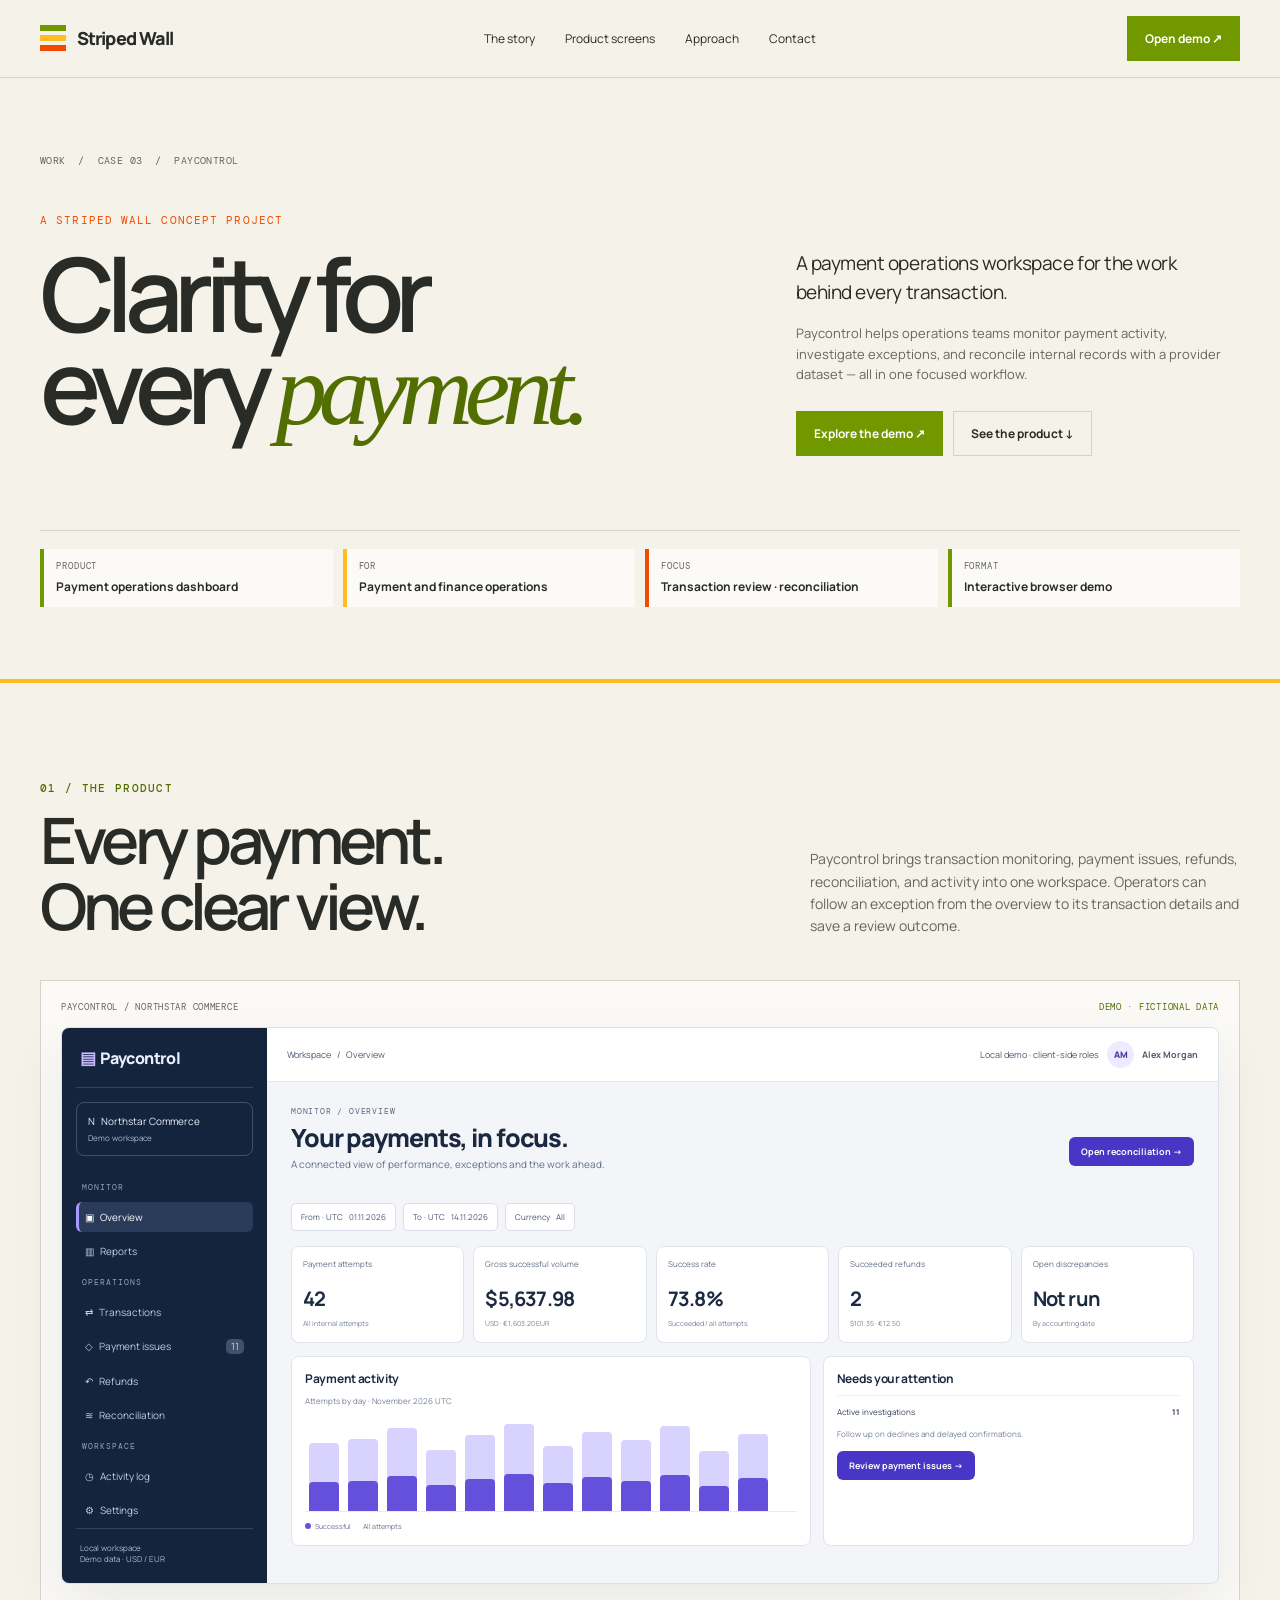
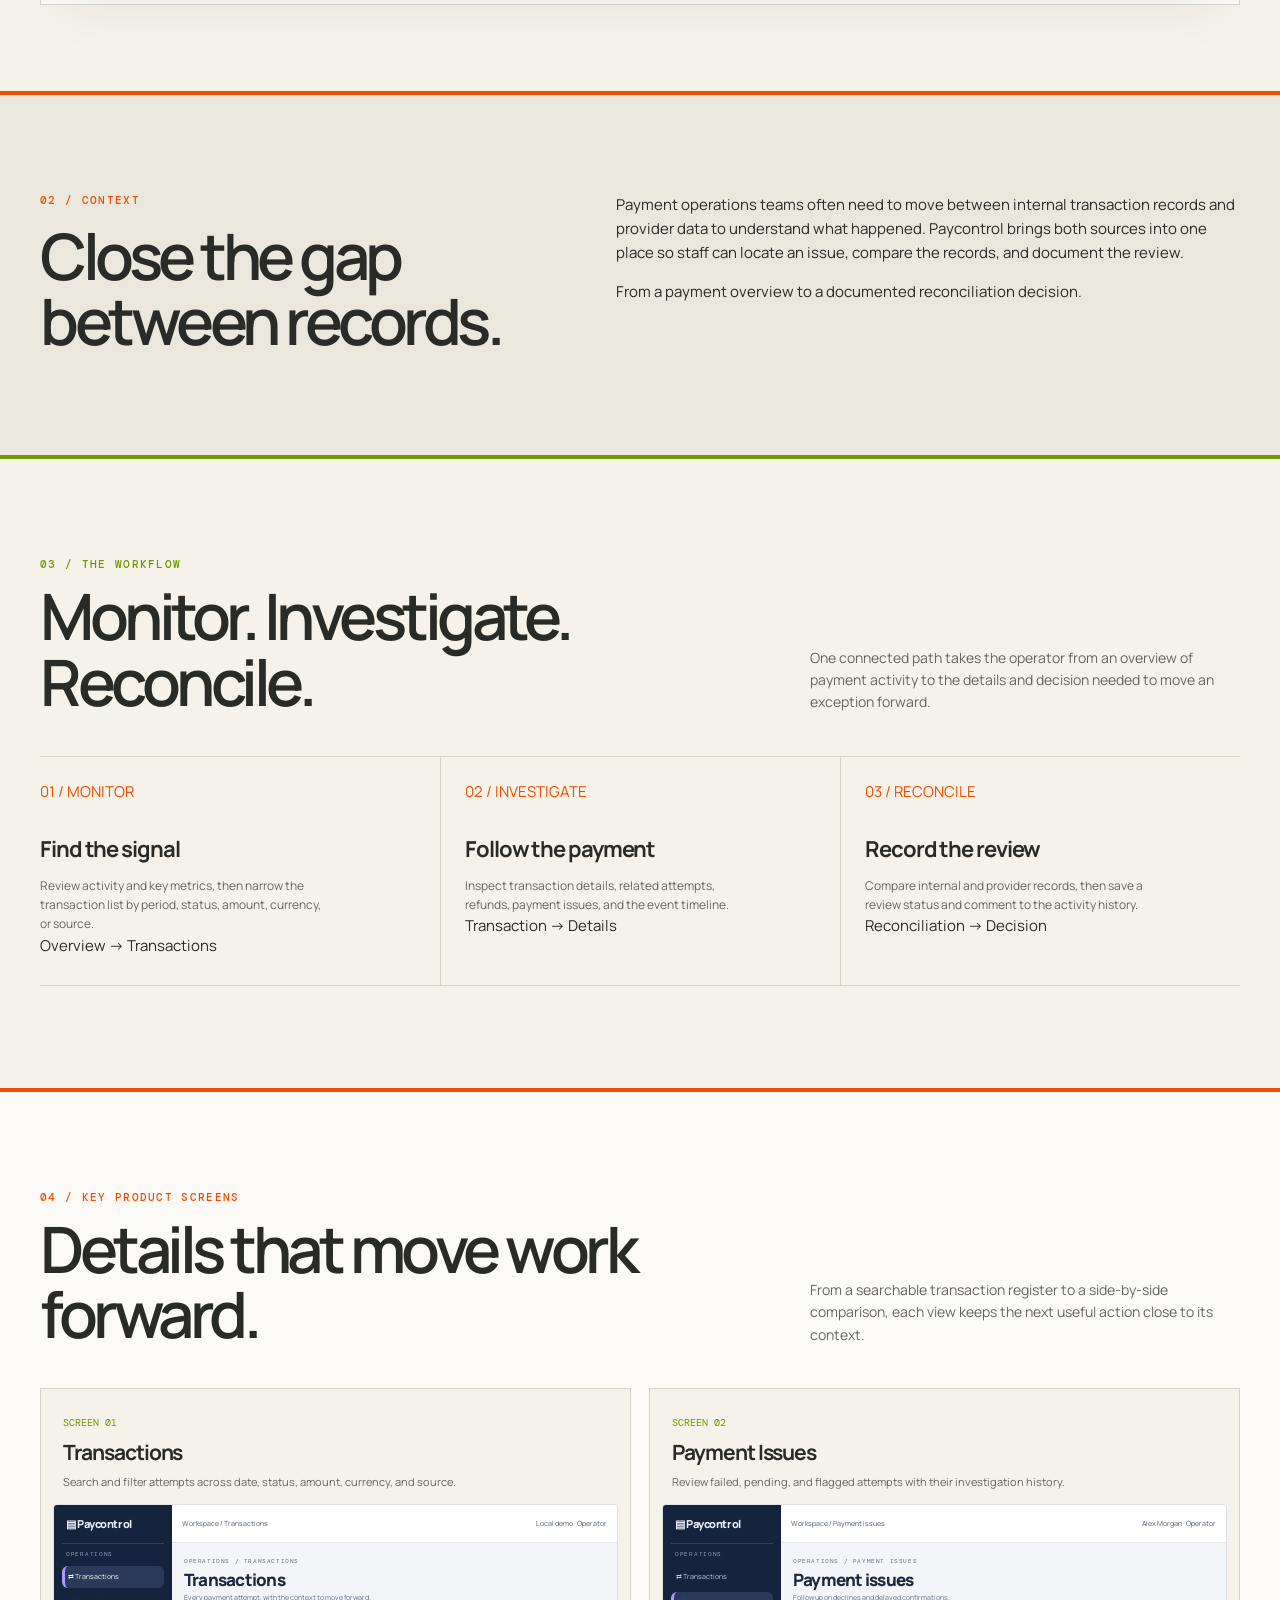
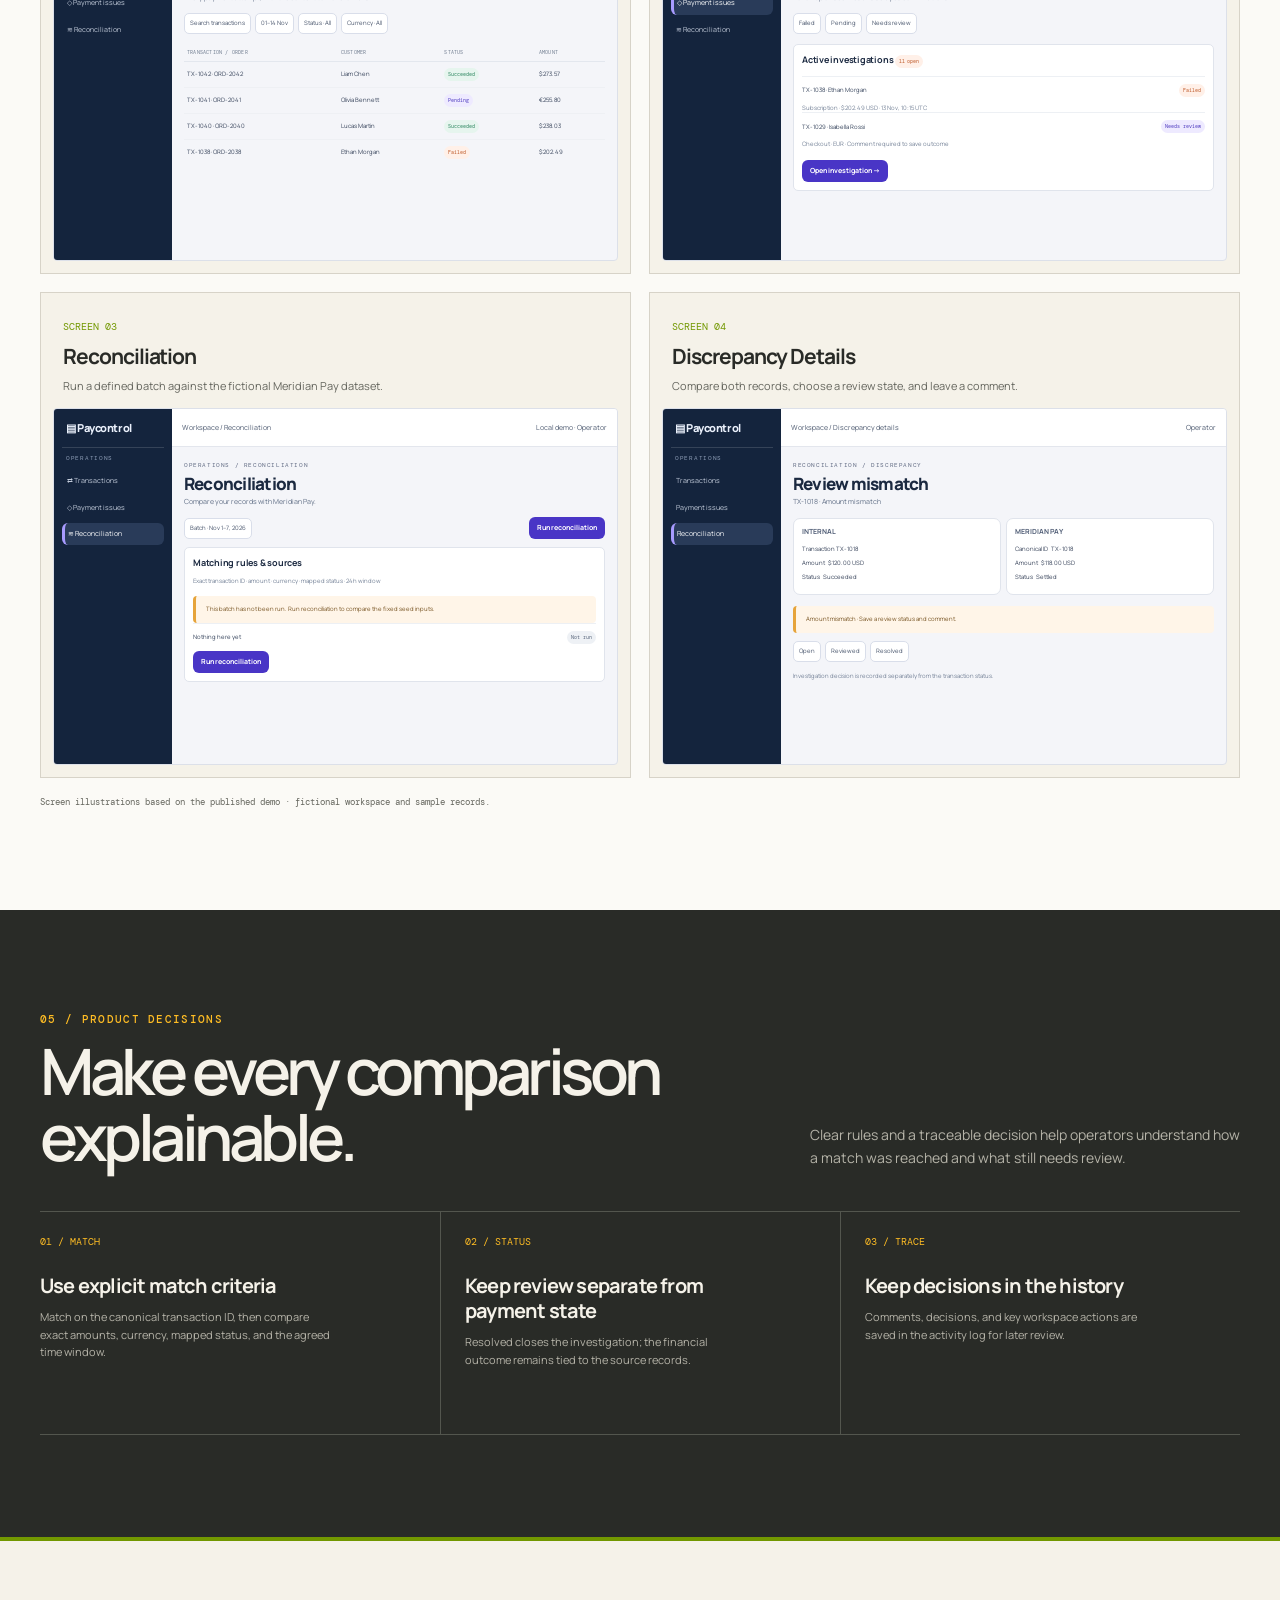
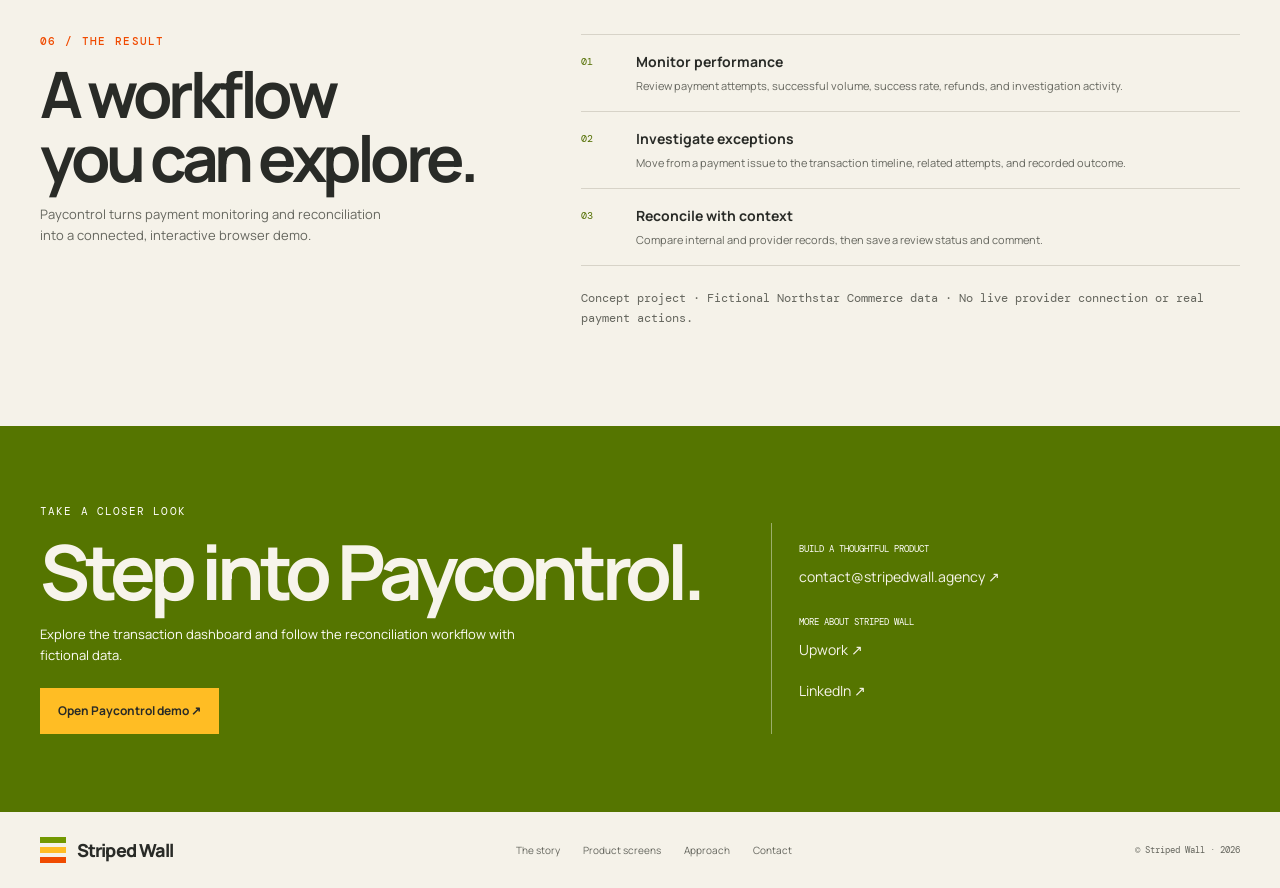
==== commit 3d669734: "fix: restore Striped Wall brand colors" ====
--- a/work/paycontrol/index.html
+++ b/work/paycontrol/index.html
@@ -2280,26 +2280,26 @@
 </style>
 <style data-source="../../assets/css/base.css">
 /* Shared accessibility, navigation and responsive safeguards. Loaded last. */
-:root { --olive-ink: #526e00; --orange-ink: #b63a00; --muted: #65665e; --app-muted: #65685e; }
-.mini-button, .modal-actions i:last-child { color: #1b2112; }
+:root { --olive-ink: #526e00; --orange-ink: #f04b00; --muted: #65665e; --app-muted: #65685e; }
+.mini-button { color: #1b2112; }
 html { scroll-padding-top: 100px; }
 body { overflow-wrap: break-word; }
 header { position: sticky; top: 0; z-index: 10; background: var(--paper); }
 main:focus { outline: none; }
-:focus-visible { outline: 3px solid #b63a00; outline-offset: 5px; }
+:focus-visible { outline: 3px solid #f04b00; outline-offset: 5px; }
 .process :focus-visible, .decisions :focus-visible, .talk :focus-visible, .next :focus-visible { outline-color: #ffc21f; }
 .skip-link { position: fixed; top: 8px; left: 8px; z-index: 20; padding: 12px 18px; background: var(--ink); color: white; transform: translateY(-160%); }
 .skip-link:focus { transform: none; }
 .menu-toggle { display: none; border: 1px solid currentColor; background: transparent; color: var(--ink); padding: 10px 12px; font: 12px var(--mono); cursor: pointer; }
-.nav-cta, .button.dark, .button.primary { background: #587800; border-color: #587800; color: white; }
+.nav-cta, .button.dark, .button.primary { background: #729800; border-color: #729800; color: white; }
 .nav-cta:hover, .button.dark:hover, .button.primary:hover { background: #466000; border-color: #466000; color: white; }
-.hero .eyebrow, .build-card .num, .why .eyebrow, #story .eyebrow, #screens .eyebrow, .outcome-row .eyebrow { color: #b63a00; }
+.hero .eyebrow, .build-card .num, .why .eyebrow, #story .eyebrow, #screens .eyebrow, .outcome-row .eyebrow { color: #f04b00; }
 .hero h1 em, .section-head > div:first-child .eyebrow, .about-grid > div:first-child .eyebrow, .service .num, .service .tags, .project .type, .journey .step, .journey .mini-label, .screen-title .n, .outcome-item .n, .visual-cap .tag { color: #526e00; }
 /* Bright brand backgrounds need dark text; small accent text needs darker ink. */
 .home .nav-cta, .home .button.dark { background: var(--action-green); border-color: var(--action-green); color: #1b2112; }
 .home .nav-cta:hover, .home .button.dark:hover { background: #709600; border-color: #709600; color: #1b2112; }
 .home .hero h1 em { color: var(--olive); }
-.home .hero .eyebrow, .home .why .eyebrow, .expertise strong, .workflow-top span:last-child, .workflow-steps b { color: #b63a00; }
+.home .hero .eyebrow, .home .why .eyebrow, .expertise strong, .workflow-top span:last-child, .workflow-steps b { color: #f04b00; }
 .home .about-grid > div:first-child > .eyebrow, .workflow-top span:first-child, .why-story .why-experience { color: #526e00; }
 .workflow-actions span:first-child { color: #1b2112; }
 .process > .wrap > .section-head:first-child .eyebrow, .process .principle .num { color: #ff996c; }
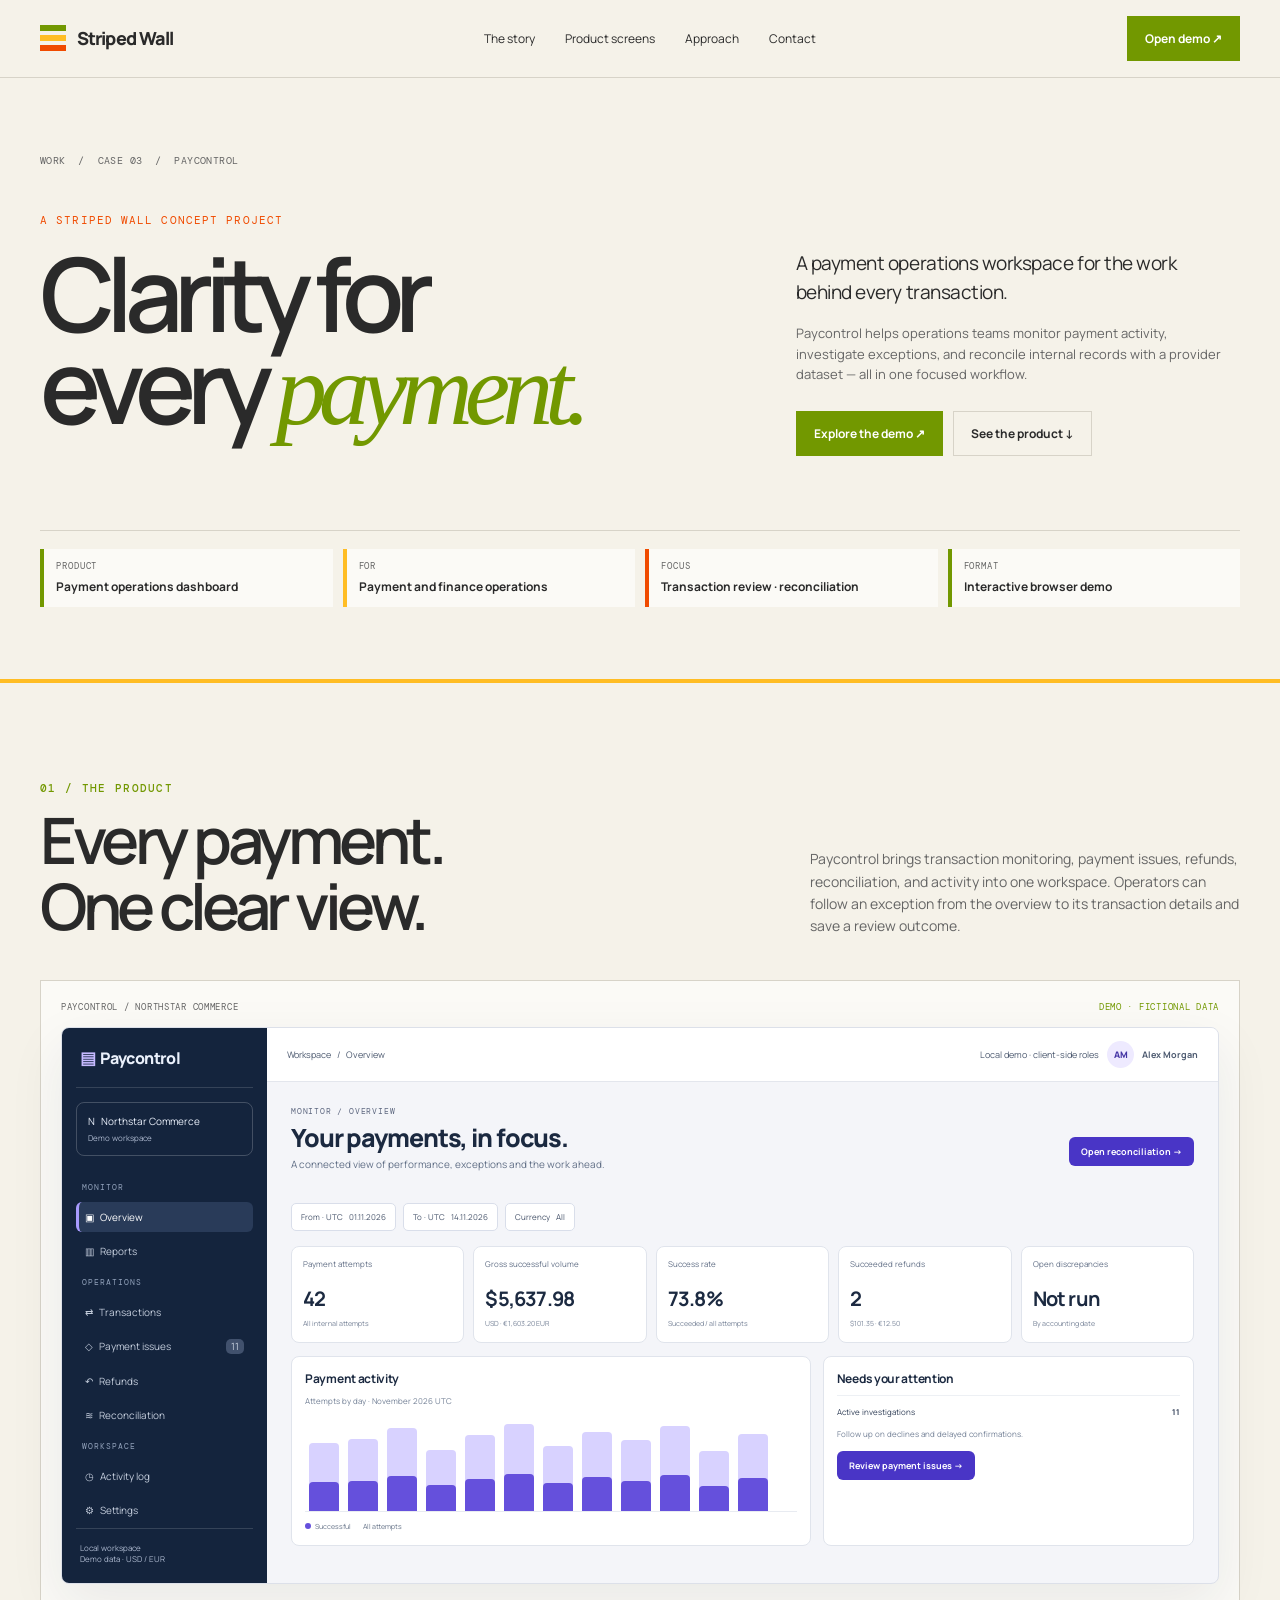
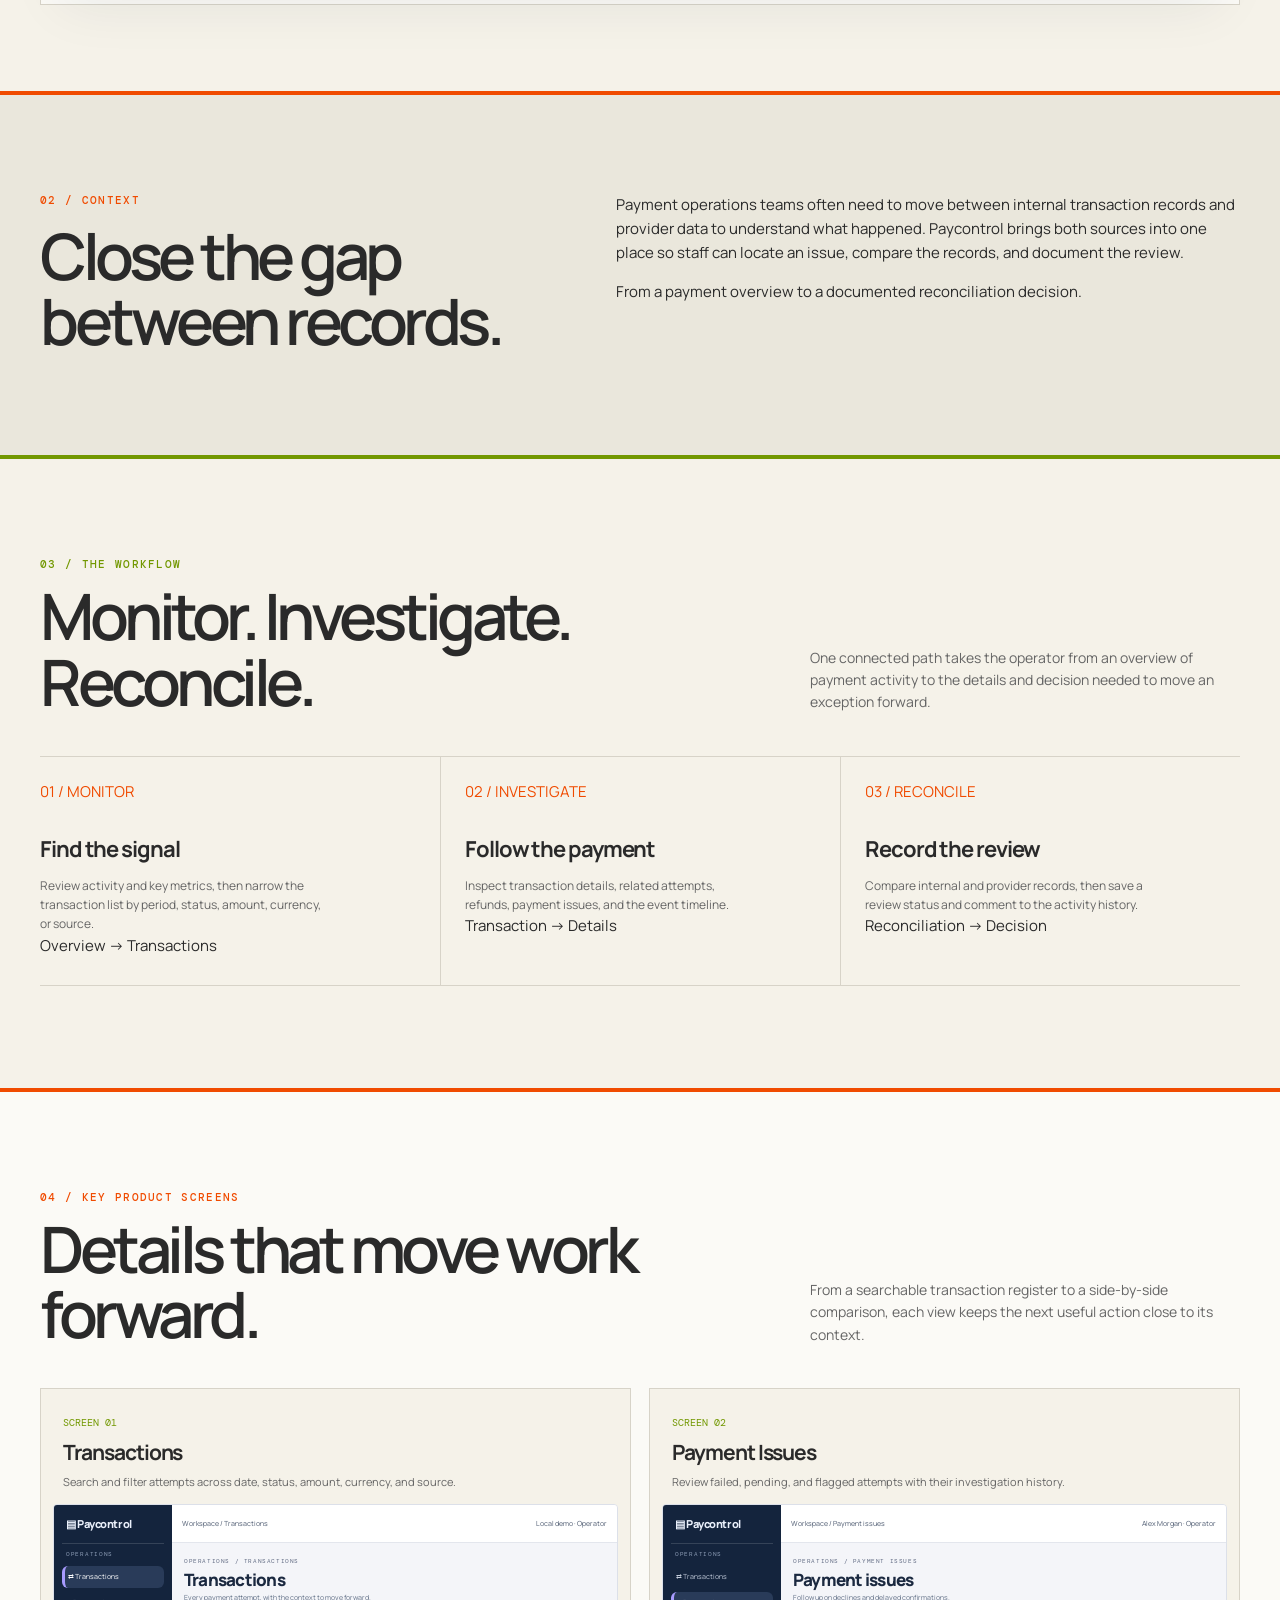
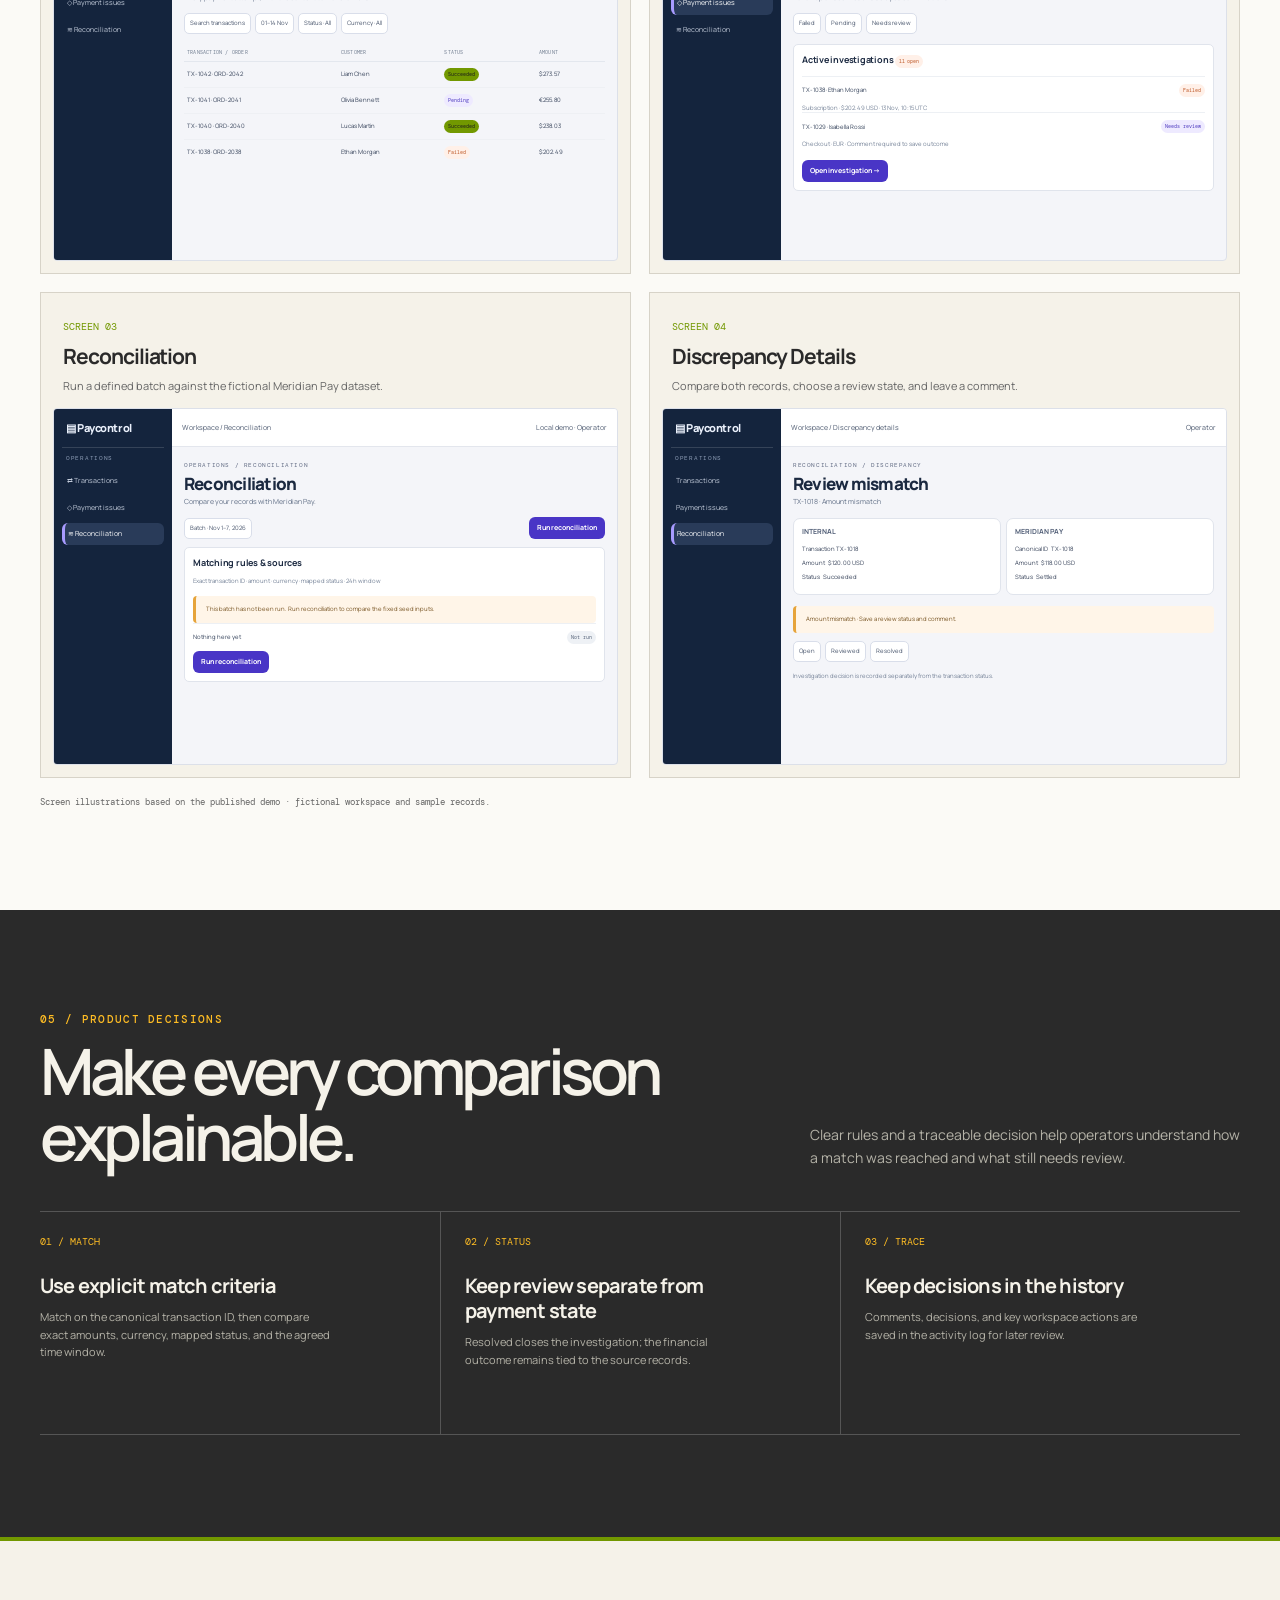
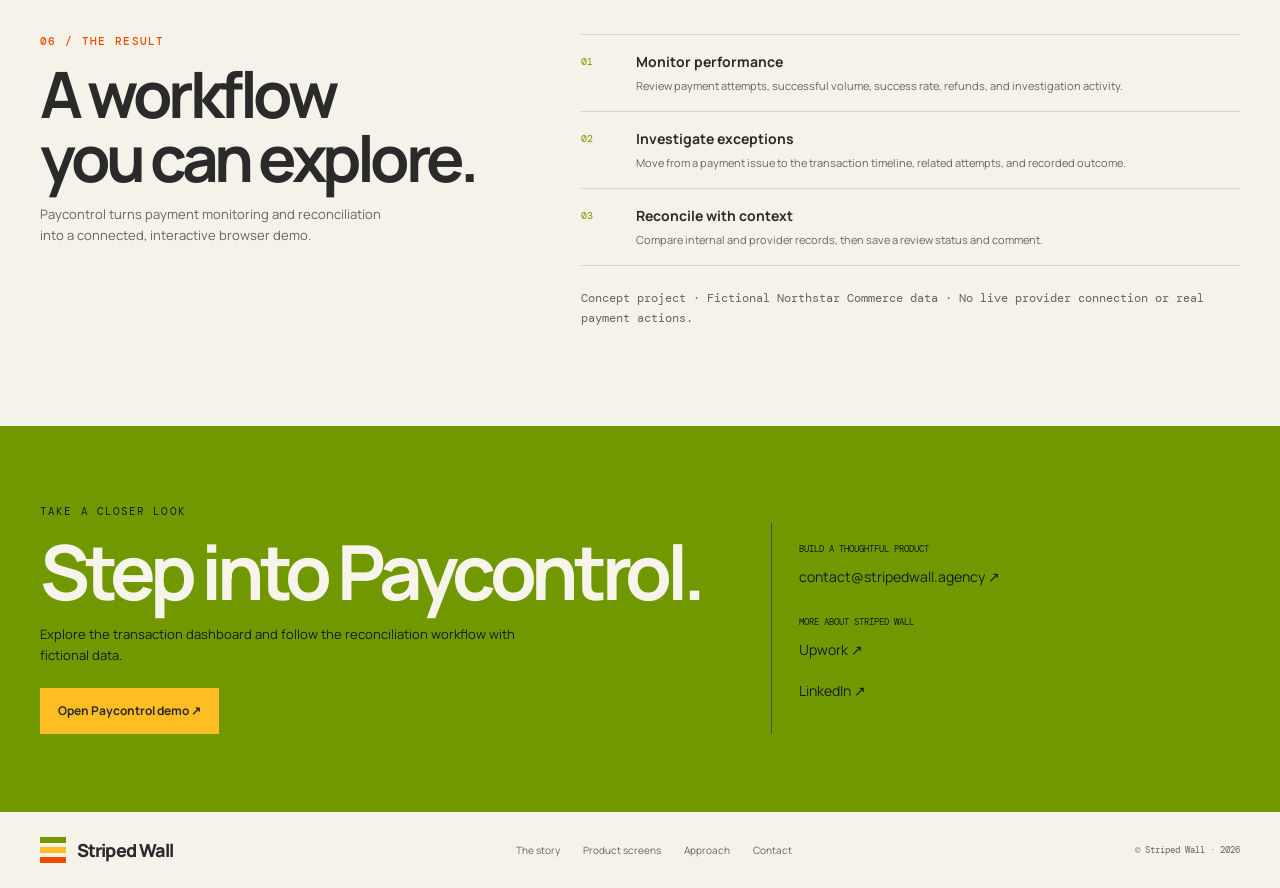
==== commit 81cccd6a: "fix: unify the site green palette" ====
--- a/work/paycontrol/index.html
+++ b/work/paycontrol/index.html
@@ -26,24 +26,21 @@
 <style data-source="../../assets/css/paycontrol.css">
 :root {
   --paper: #f5f2e9;
-  --ink: #292b27;
+  --ink: #2a2a2a;
   --muted: #77776e;
-  --olive: #729800;
   --yellow: #ffbd24;
   --orange: #f04b00;
   --line: #d7d3c8;
   --white: #fbfaf6;
   --soft: #eae7dc;
-  --green-deep: #557500;
   --serif: Georgia, "Times New Roman", serif;
   --sans: "Manrope", Arial, sans-serif;
   --mono: "DM Mono", monospace;
   --app: #f6f6f1;
-  --app-ink: #252822;
-  --app-muted: #85877e;
-  --app-line: #e2e3dc;
-  --lime: #b6d859;
-  --navy: #20241f;
+  --app-ink: #272727;
+  --app-muted: #868686;
+  --app-line: #e2e2e2;
+  --navy: #232323;
 }
 * {
   box-sizing: border-box;
@@ -80,7 +77,7 @@
 }
 .stripe i {
   height: 6px;
-  background: var(--olive);
+  background: var(--green);
 }
 .stripe i:nth-child(2) {
   background: var(--yellow);
@@ -131,9 +128,9 @@
   color: white;
 }
 .nav-cta {
-  background: #729800;
+  background: var(--green);
   color: #fff;
-  border-color: #729800;
+  border-color: var(--green);
 }
 .mobile-menu {
   display: none;
@@ -147,7 +144,7 @@
   letter-spacing: 0.04em;
 }
 .crumb a:hover {
-  color: var(--olive);
+  color: var(--green);
 }
 .hero-grid {
   display: grid;
@@ -175,7 +172,7 @@
 .hero h1 em {
   font-family: var(--serif);
   font-weight: 400;
-  color: var(--olive);
+  color: var(--green);
   letter-spacing: -0.08em;
 }
 .hero-copy {
@@ -198,8 +195,8 @@
   margin-top: 26px;
 }
 .button.primary {
-  background: #729800;
-  border-color: #729800;
+  background: var(--green);
+  border-color: var(--green);
   color: #fff;
 }
 .button.secondary {
@@ -221,11 +218,11 @@
   min-height: 58px;
   padding: 8px 12px;
   border: 0;
-  border-left: 4px solid var(--olive);
+  border-left: 4px solid var(--green);
   background: var(--white);
 }
 .fact + .fact {
-  border-left: 4px solid var(--olive);
+  border-left: 4px solid var(--green);
   padding-left: 12px;
 }
 .fact:nth-child(2) {
@@ -235,7 +232,7 @@
   border-left-color: var(--orange);
 }
 .fact:nth-child(4) {
-  border-left-color: var(--olive);
+  border-left-color: var(--green);
 }
 .fact small {
   display: block;
@@ -281,13 +278,13 @@
   background: var(--orange);
 }
 #approach::before {
-  background: var(--olive);
+  background: var(--green);
 }
 #screens::before {
   background: var(--orange);
 }
 .outcomes::before {
-  background: var(--olive);
+  background: var(--green);
 }
 .section-head {
   display: flex;
@@ -319,7 +316,7 @@
 }
 .product-section .eyebrow,
 #approach .eyebrow {
-  color: var(--olive);
+  color: var(--green);
 }
 #story .eyebrow,
 #screens .eyebrow,
@@ -346,7 +343,7 @@
   padding-bottom: 14px;
 }
 .visual-cap .tag {
-  color: var(--olive);
+  color: var(--green);
 }
 /* Product UI illustration */
 .app {
@@ -354,7 +351,7 @@
   grid-template-columns: 190px 1fr;
   min-height: 520px;
   background: var(--app);
-  border: 1px solid #dfe0d8;
+  border: 1px solid #dfdfdf;
   color: var(--app-ink);
   font: 11px/1.45 var(--sans);
   overflow: hidden;
@@ -374,42 +371,42 @@
   align-items: center;
   gap: 8px;
   padding: 1px 3px 25px;
-  border-bottom: 1px solid #3b4038;
+  border-bottom: 1px solid #3e3e3e;
 }
 .app-brand i {
   display: inline-block;
   width: 9px;
   height: 9px;
-  background: var(--lime);
+  background: var(--green);
   border-radius: 50%;
 }
 .app-label {
   font: 8px var(--mono);
   letter-spacing: 0.1em;
-  color: #8d9486;
+  color: #929292;
   margin: 23px 4px 8px;
   text-transform: uppercase;
 }
 .app-nav {
   padding: 8px 10px;
   border-radius: 3px;
-  color: #bfc3b9;
+  color: #c1c1c1;
   margin: 1px 0;
 }
 .app-nav.active {
-  background: #343a31;
+  background: #383838;
   color: #fff;
 }
 .app-nav span {
   float: right;
-  color: var(--lime);
+  color: var(--green);
 }
 .app-user {
   margin-top: auto;
-  border-top: 1px solid #3b4038;
+  border-top: 1px solid #3e3e3e;
   padding: 14px 3px 0;
   font-size: 9px;
-  color: #bfc3b9;
+  color: #c1c1c1;
 }
 .app-user b {
   display: block;
@@ -431,8 +428,8 @@
   letter-spacing: 0.05em;
 }
 .demo-pill {
-  background: #eff6dc;
-  color: #688a19;
+  background: var(--green);
+  color: #1a1a1a;
   padding: 4px 8px;
   border-radius: 2px;
 }
@@ -454,7 +451,7 @@
   background: #fff;
   border: 1px solid var(--app-line);
   padding: 6px 9px;
-  color: #55584f;
+  color: #575757;
   font-size: 8px;
 }
 .metric-grid {
@@ -511,7 +508,7 @@
 }
 .bar {
   flex: 1;
-  background: var(--lime);
+  background: var(--green);
   max-width: 34px;
   position: relative;
 }
@@ -542,7 +539,7 @@
 .table-row {
   font-size: 8px;
   padding: 9px 0;
-  border-bottom: 1px solid #eeefe9;
+  border-bottom: 1px solid #eeeeee;
 }
 .table-row:last-child {
   border: 0;
@@ -588,7 +585,7 @@
 .callout {
   margin-top: 32px;
   padding: 21px 0;
-  border-top: 3px solid var(--olive);
+  border-top: 3px solid var(--green);
   border-bottom: 1px solid #c9c5b9;
   font-size: 20px;
   line-height: 1.35;
@@ -621,7 +618,7 @@
 }
 .journey .step {
   font: 10px var(--mono);
-  color: var(--olive);
+  color: var(--green);
 }
 .journey h3 {
   font-size: 22px;
@@ -665,7 +662,7 @@
 }
 .screen-title .n {
   font: 10px var(--mono);
-  color: var(--olive);
+  color: var(--green);
 }
 .screen-title h3 {
   font-size: 21px;
@@ -682,7 +679,7 @@
   padding: 0 14px 14px;
 }
 .mini-app {
-  border: 1px solid #dedfd7;
+  border: 1px solid #dedede;
   background: var(--app);
   overflow: hidden;
   color: var(--app-ink);
@@ -690,7 +687,7 @@
 }
 .mini-top {
   background: var(--navy);
-  color: #e8e9e2;
+  color: #e8e8e8;
   padding: 8px 10px;
   font: 7px var(--mono);
   letter-spacing: 0.04em;
@@ -724,7 +721,7 @@
   color: #666;
 }
 .mini-button {
-  background: #779d22;
+  background: var(--green);
   color: white;
   padding: 6px 10px;
   font: 7px var(--mono);
@@ -744,7 +741,7 @@
   grid-template-columns: 1.05fr 0.9fr 0.7fr 0.55fr;
   gap: 4px;
   padding: 8px 0;
-  border-bottom: 1px solid #eff0eb;
+  border-bottom: 1px solid #efefef;
   align-items: center;
   font-size: 7px;
 }
@@ -787,8 +784,8 @@
 }
 .detail-badge {
   display: inline-block;
-  background: #eef5dc;
-  color: #638516;
+  background: var(--green);
+  color: #1a1a1a;
   padding: 4px 7px;
   font: 7px var(--mono);
 }
@@ -820,7 +817,7 @@
   background: #fff;
   border: 1px solid var(--app-line);
   padding: 17px;
-  box-shadow: 0 0 0 1200px rgba(28, 32, 26, 0.25);
+  box-shadow: 0 0 0 1200px rgba(31, 31, 31, 0.25);
   position: relative;
 }
 .refund-modal h4 {
@@ -833,7 +830,7 @@
   margin-bottom: 13px;
 }
 .amount-box {
-  background: #f7f8f2;
+  background: var(--green);
   border: 1px solid var(--app-line);
   padding: 10px;
   margin-bottom: 11px;
@@ -869,8 +866,8 @@
   font-size: 7px;
 }
 .modal-actions i:last-child {
-  background: #729800;
-  border-color: #729800;
+  background: var(--green);
+  border-color: var(--green);
   color: white;
 }
 .after-refund {
@@ -890,7 +887,7 @@
   margin: 8px 0;
 }
 .activity-line {
-  border-left: 1px solid var(--lime);
+  border-left: 1px solid var(--green);
   padding: 0 0 8px 11px;
   margin: 10px 0;
   font-size: 7px;
@@ -915,15 +912,15 @@
 .decision-grid {
   display: grid;
   grid-template-columns: repeat(3, 1fr);
-  border-top: 1px solid #53564e;
-  border-bottom: 1px solid #53564e;
+  border-top: 1px solid #555555;
+  border-bottom: 1px solid #555555;
 }
 .decision {
   padding: 23px 24px 27px 0;
   min-height: 222px;
 }
 .decision + .decision {
-  border-left: 1px solid #53564e;
+  border-left: 1px solid #555555;
   padding-left: 24px;
 }
 .decision .n {
@@ -960,7 +957,7 @@
 }
 .stack span {
   font: 9px var(--mono);
-  border: 1px solid #53564e;
+  border: 1px solid #555555;
   color: #e1e0d6;
   padding: 7px 9px;
 }
@@ -1010,7 +1007,7 @@
 }
 .outcome-item .n {
   font: 10px var(--mono);
-  color: var(--olive);
+  color: var(--green);
   padding-top: 4px;
 }
 .outcome-item b {
@@ -1030,12 +1027,12 @@
   margin-top: 22px;
 }
 .next {
-  background: var(--green-deep);
+  background: var(--green);
   color: #f7f4eb;
   padding: 78px 0;
 }
 .next .eyebrow {
-  color: #e0e8c9;
+  color: #1a1a1a;
 }
 .next-grid {
   display: grid;
@@ -1062,12 +1059,12 @@
   margin-top: 23px;
 }
 .contact-mini {
-  border-left: 1px solid #9cae69;
+  border-left: 1px solid var(--green);
   padding: 12px 0 12px 27px;
 }
 .contact-mini small {
   font: 9px var(--mono);
-  color: #e0e8c9;
+  color: #1a1a1a;
   text-transform: uppercase;
 }
 .contact-mini a {
@@ -1310,7 +1307,7 @@
     min-height: 0;
     padding: 20px 0;
     border-left: 0;
-    border-bottom: 1px solid #53564e;
+    border-bottom: 1px solid #555555;
   }
   .decision:last-child {
     border-bottom: 0;
@@ -1336,7 +1333,7 @@
   }
   .contact-mini {
     border-left: 0;
-    border-top: 1px solid #9cae69;
+    border-top: 1px solid var(--green);
     padding: 20px 0 0;
   }
   .footrow {
@@ -1371,8 +1368,8 @@
   grid-template-columns: 105px minmax(0, 1fr);
 }
 .flow-sidebar {
-  background: #173d30;
-  color: #e9f0e7;
+  background: var(--green);
+  color: #1a1a1a;
   padding: 12px 8px;
   display: flex;
   flex-direction: column;
@@ -1383,39 +1380,39 @@
   font-size: 9px;
   font-weight: 800;
   padding: 2px 3px 14px;
-  border-bottom: 1px solid #416354;
+  border-bottom: 1px solid #5b5b5b;
   margin-bottom: 5px;
 }
 .flow-sidelabel {
   font: 6px var(--mono);
   letter-spacing: 0.1em;
-  color: #b5c7b9;
+  color: #1a1a1a;
   margin: 4px 3px;
 }
 .flow-sidenav {
   padding: 7px 6px;
-  color: #d9e3da;
+  color: #1a1a1a;
   border-radius: 4px;
 }
 .flow-sidenav.active {
-  background: #315b49;
-  color: #fff;
+  background: white;
+  color: #1a1a1a;
 }
 .flow-shell {
   min-width: 0;
 }
 .flow-view {
-  background: #f5f6f2;
-  border: 1px solid #dfe2db;
+  background: #f5f5f5;
+  border: 1px solid #e1e1e1;
   overflow: hidden;
-  color: #26322b;
+  color: #2f2f2f;
   font: 9px/1.45 var(--sans);
   min-width: 0;
 }
 .flow-top {
   height: 35px;
-  background: #173d30;
-  color: #e9f0e7;
+  background: var(--green);
+  color: #1a1a1a;
   padding: 0 12px;
   display: flex;
   align-items: center;
@@ -1429,7 +1426,7 @@
 .flow-label {
   font: 7px var(--mono);
   letter-spacing: 0.1em;
-  color: #66866c;
+  color: #7d7d7d;
 }
 .flow-title {
   font: 22px/1.1 var(--sans);
@@ -1439,11 +1436,12 @@
 }
 .flow-sub {
   font-size: 8px;
-  color: #68756c;
+  color: #727272;
   margin-bottom: 13px;
 }
 .flow-plan {
-  background: #e7f2c9;
+  background: var(--green);
+  color: #1a1a1a;
   border-radius: 8px;
   padding: 15px;
   min-height: 140px;
@@ -1462,20 +1460,24 @@
 .flow-end {
   font-size: 8px;
   margin-top: 13px;
-  color: #566b52;
+  color: #1a1a1a;
 }
 .flow-cta {
   display: inline-block;
-  background: #173d30;
+  background: var(--green);
   color: white;
   border-radius: 5px;
   padding: 7px 10px;
   font-size: 8px;
   margin-top: 10px;
 }
+.flow-plan .flow-state,
+.flow-plan .flow-cta {
+  box-shadow: inset 0 0 0 1px white;
+}
 .flow-card {
   background: #fff;
-  border: 1px solid #e1e4de;
+  border: 1px solid #e3e3e3;
   border-radius: 8px;
   padding: 12px;
   margin-top: 10px;
@@ -1490,7 +1492,7 @@
 }
 .flow-muted {
   font-size: 7px;
-  color: #758077;
+  color: #7d7d7d;
 }
 .flow-kpis {
   display: grid;
@@ -1499,14 +1501,14 @@
 }
 .flow-kpi {
   background: #fff;
-  border: 1px solid #e3e5df;
+  border: 1px solid #e4e4e4;
   border-radius: 7px;
   padding: 10px 8px;
 }
 .flow-kpi small {
   display: block;
   font-size: 7px;
-  color: #758077;
+  color: #7d7d7d;
 }
 .flow-kpi b {
   display: block;
@@ -1519,7 +1521,7 @@
   gap: 5px;
   align-items: center;
   padding: 8px 0;
-  border-bottom: 1px solid #edf0ea;
+  border-bottom: 1px solid #efefef;
   font-size: 7px;
 }
 .flow-row:last-child {
@@ -1529,8 +1531,8 @@
   display: inline-block;
   padding: 3px 6px;
   border-radius: 12px;
-  background: #e7f2c9;
-  color: #41693c;
+  background: var(--green);
+  color: #1a1a1a;
   font: 7px var(--mono);
   width: max-content;
 }
@@ -1539,8 +1541,8 @@
   color: #8d6417;
 }
 .flow-state.neutral {
-  background: #eceeea;
-  color: #5c665e;
+  background: #ededed;
+  color: #636363;
 }
 .flow-cards {
   display: grid;
@@ -1549,12 +1551,12 @@
 }
 .flow-option {
   background: #fff;
-  border: 1px solid #e0e3dc;
+  border: 1px solid #e2e2e2;
   border-radius: 7px;
   padding: 11px;
 }
 .flow-option.selected {
-  border: 2px solid #214d3b;
+  border: 2px solid var(--green);
   padding: 10px;
 }
 .flow-option h5 {
@@ -1566,12 +1568,12 @@
 }
 .flow-option p {
   font-size: 7px;
-  color: #758077;
+  color: #7d7d7d;
   margin: 6px 0 0;
 }
 .flow-confirm {
   background: #fff;
-  border: 1px solid #e0e3dc;
+  border: 1px solid #e2e2e2;
   border-radius: 7px;
   padding: 12px;
   margin-top: 9px;
@@ -1581,7 +1583,7 @@
   justify-content: space-between;
   gap: 6px;
   padding: 5px 0;
-  border-bottom: 1px solid #eff0eb;
+  border-bottom: 1px solid #efefef;
   font-size: 7px;
 }
 .flow-line:last-child {
@@ -1608,7 +1610,7 @@
 }
 .flow-screen-title .n {
   font: 10px var(--mono);
-  color: var(--olive);
+  color: var(--green);
 }
 .flow-screen-title h3 {
   font-size: 21px;
@@ -1980,8 +1982,8 @@
   color: #bd5624;
 }
 .pc-status.ok {
-  background: #e6f5ee;
-  color: #26825b;
+  background: var(--green);
+  color: #1a1a1a;
 }
 .pc-status.neutral {
   background: #eef1f5;
@@ -2035,7 +2037,7 @@
 }
 .pc-screen-title .n {
   font: 10px var(--mono);
-  color: var(--olive);
+  color: var(--green);
 }
 .pc-screen-title h3 {
   font-size: 21px;
@@ -2280,8 +2282,7 @@
 </style>
 <style data-source="../../assets/css/base.css">
 /* Shared accessibility, navigation and responsive safeguards. Loaded last. */
-:root { --olive-ink: #526e00; --orange-ink: #f04b00; --muted: #65665e; --app-muted: #65685e; }
-.mini-button { color: #1b2112; }
+:root { --green: #729800; --orange-ink: #f04b00; --muted: #656565; --app-muted: #676767; }
 html { scroll-padding-top: 100px; }
 body { overflow-wrap: break-word; }
 header { position: sticky; top: 0; z-index: 10; background: var(--paper); }
@@ -2291,22 +2292,20 @@
 .skip-link { position: fixed; top: 8px; left: 8px; z-index: 20; padding: 12px 18px; background: var(--ink); color: white; transform: translateY(-160%); }
 .skip-link:focus { transform: none; }
 .menu-toggle { display: none; border: 1px solid currentColor; background: transparent; color: var(--ink); padding: 10px 12px; font: 12px var(--mono); cursor: pointer; }
-.nav-cta, .button.dark, .button.primary { background: #729800; border-color: #729800; color: white; }
-.nav-cta:hover, .button.dark:hover, .button.primary:hover { background: #466000; border-color: #466000; color: white; }
+.nav-cta, .button.dark, .button.primary { background: var(--green); border-color: var(--green); color: white; }
+.nav-cta:hover, .button.dark:hover, .button.primary:hover { background: var(--green); border-color: var(--green); color: white; text-decoration: underline; }
 .hero .eyebrow, .build-card .num, .why .eyebrow, #story .eyebrow, #screens .eyebrow, .outcome-row .eyebrow { color: #f04b00; }
-.hero h1 em, .section-head > div:first-child .eyebrow, .about-grid > div:first-child .eyebrow, .service .num, .service .tags, .project .type, .journey .step, .journey .mini-label, .screen-title .n, .outcome-item .n, .visual-cap .tag { color: #526e00; }
-/* Bright brand backgrounds need dark text; small accent text needs darker ink. */
-.home .nav-cta, .home .button.dark { background: var(--action-green); border-color: var(--action-green); color: #1b2112; }
-.home .nav-cta:hover, .home .button.dark:hover { background: #709600; border-color: #709600; color: #1b2112; }
-.home .hero h1 em { color: var(--olive); }
+.hero h1 em, .section-head > div:first-child .eyebrow, .about-grid > div:first-child .eyebrow, .service .num, .service .tags, .project .type, .journey .step, .journey .mini-label, .screen-title .n, .outcome-item .n, .visual-cap .tag { color: var(--green); }
+.home .hero h1 em { color: var(--green); }
 .home .hero .eyebrow, .home .why .eyebrow, .expertise strong, .workflow-top span:last-child, .workflow-steps b { color: #f04b00; }
-.home .about-grid > div:first-child > .eyebrow, .workflow-top span:first-child, .why-story .why-experience { color: #526e00; }
-.workflow-actions span:first-child { color: #1b2112; }
+.home .about-grid > div:first-child > .eyebrow, .workflow-top span:first-child, .why-story .why-experience { color: var(--green); }
+.workflow-actions span:first-child { color: white; }
 .process > .wrap > .section-head:first-child .eyebrow, .process .principle .num { color: #ff996c; }
-.process .principles ~ .section-head .eyebrow, .process .steps .num { color: #a7d63a; }
+.process .principles ~ .section-head .eyebrow, .process .steps .num { color: var(--green); }
 .decisions .section-head > div:first-child .eyebrow { color: var(--yellow); }
-.talk .eyebrow, .next .eyebrow { color: #e0e8c9; }
-.next .eyebrow, .next p, .contact-mini small { color: #fffefa; }
+.talk .eyebrow, .talk p, .contacts, .contacts small,
+.next .eyebrow, .next p, .contact-mini, .contact-mini small { color: #1a1a1a; }
+.contacts, .contact-mini { border-color: #4b4b4b; }
 .product-section::before, #story::before, #approach::before, #screens::before, .outcomes::before { width: 100%; left: 0; transform: none; }
 .product-section, #approach { width: 100%; padding-inline: max(40px, calc((100% - 1240px) / 2)); }
 .split-copy { top: 110px; }
